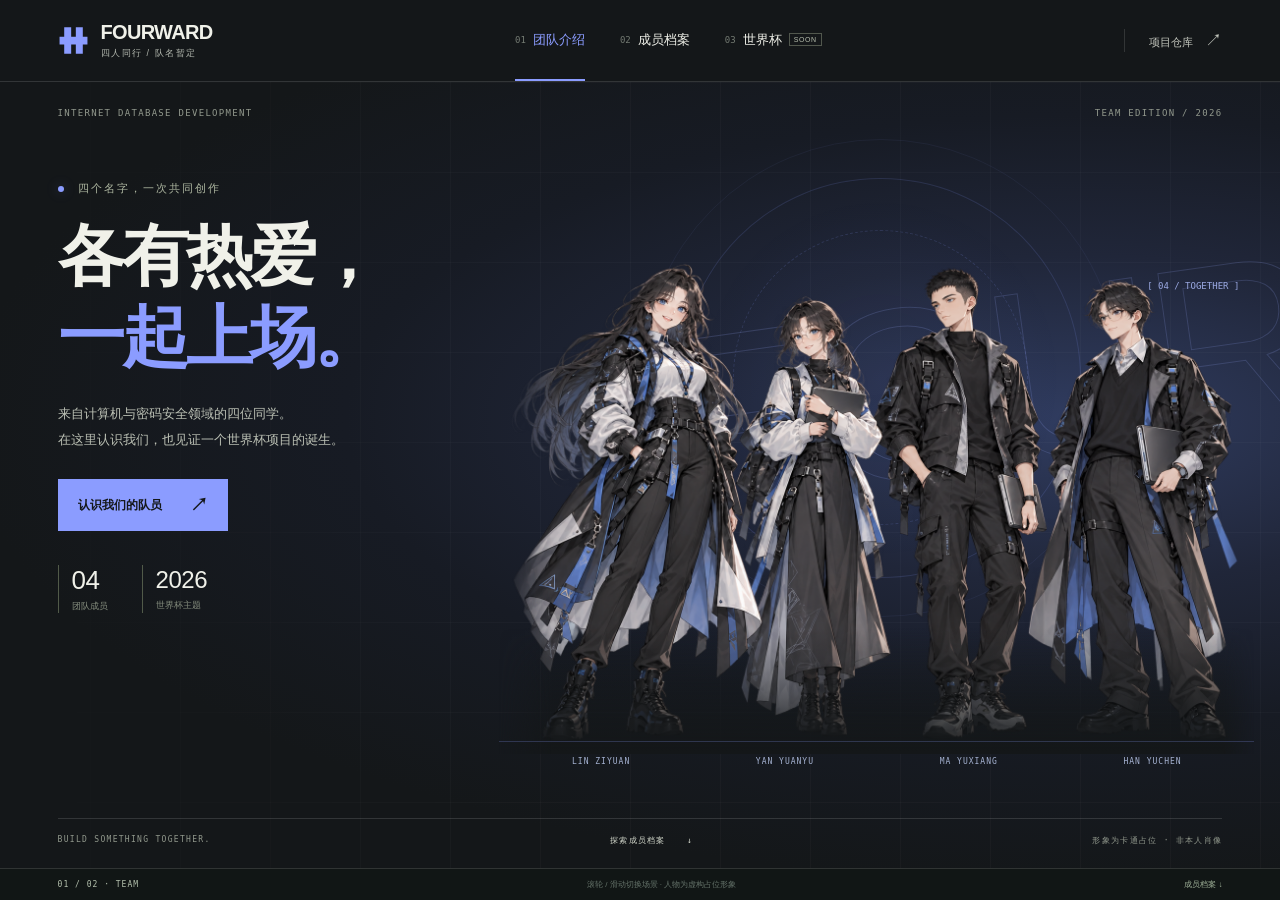
==== public/index.html @ fca81365 "团队主页前端及动效完善" ====
<!doctype html>
<html lang="zh-CN">
  <head>
    <meta charset="utf-8">
    <meta name="viewport" content="width=device-width, initial-scale=1">
    <meta name="theme-color" content="#141719">
    <meta name="description" content="林子媛、严苑毓、马禹翔、韩羽宸的团队主页交互初版。">
    <title>FOURWARD 四人同行 · 团队主页</title>
    <link rel="icon" href="data:image/svg+xml,%3Csvg xmlns='http://www.w3.org/2000/svg' viewBox='0 0 64 64'%3E%3Crect width='64' height='64' fill='%23141719'/%3E%3Cpath d='M15 12h13v40H15zm21 0h13v40H36zM8 26h48v12H8z' fill='%238b9cff'/%3E%3C/svg%3E">
    <link rel="preload" as="image" href="assets/images/members/lin-ziyuan.png">
    <link rel="stylesheet" href="assets/css/team.css?v=6">
    <script type="module" src="assets/js/app.mjs?v=4"></script>
  </head>
  <body data-scene="team">
    <a class="skip-link" href="#main">跳到主要内容</a>
    <header class="site-header">
      <a class="brand" href="#team" aria-label="FOURWARD 团队首页">
        <svg class="brand-mark" viewBox="0 0 40 40" aria-hidden="true"><path d="M8 3h9v34H8zM23 3h9v34h-9zM2 15h36v10H2z" fill="currentColor"/></svg>
        <span>FOURWARD<small>四人同行 / 队名暂定</small></span>
      </a>
      <nav class="main-nav" aria-label="主导航">
        <a class="is-active" href="#team" aria-current="location"><span>01</span>团队介绍</a>
        <a href="#members"><span>02</span>成员档案</a>
        <button type="button" data-worldcup><span>03</span>世界杯<small>SOON</small></button>
      </nav>
      <a class="repo-link" href="https://github.com/ACobayashi/WorldCup2026DB" target="_blank" rel="noopener noreferrer">项目仓库 <span aria-hidden="true">↗</span></a>
    </header>

    <main class="scene-shell" id="main" tabindex="-1">
      <section class="scene team-section" id="team" aria-labelledby="team-title">
        <div class="team-content">
          <div class="team-grid" aria-hidden="true"></div>
          <div class="team-topline"><span>INTERNET DATABASE DEVELOPMENT</span><span>TEAM EDITION / 2026</span></div>
          <div class="team-copy">
            <p class="eyebrow"><span class="live-dot"></span> 四个名字，一次共同创作</p>
            <h1 id="team-title" tabindex="-1">各有热爱，<br><span>一起上场。</span></h1>
            <p class="team-description">来自计算机与密码安全领域的四位同学。<br>在这里认识我们，也见证一个世界杯项目的诞生。</p>
            <a class="primary-button" href="#members">认识我们的队员 <span aria-hidden="true">↗</span></a>
            <div class="team-facts" aria-label="团队组成">
              <div><strong>04</strong><span>团队成员</span></div>
              <div><strong>2026</strong><span>世界杯主题</span></div>
            </div>
          </div>
          <div class="team-art" aria-label="两位女性和两位男性的卡通示意形象">
            <div class="art-word" aria-hidden="true">FOUR</div>
            <div class="art-ring" aria-hidden="true"></div>
            <div class="team-portrait">
              <img src="assets/images/team-group.png" alt="林子媛、严苑毓、马禹翔、韩羽宸并肩而立的虚构团队合照" width="1536" height="1024">
            </div>
            <div class="art-caption"><span>LIN ZIYUAN</span><span>YAN YUANYU</span><span>MA YUXIANG</span><span>HAN YUCHEN</span></div>
            <span class="art-coordinate">[ 04 / TOGETHER ]</span>
          </div>
          <div class="team-bottomline"><span>BUILD SOMETHING TOGETHER.</span><a href="#members">探索成员档案 <span aria-hidden="true">↓</span></a><span>形象为卡通占位 · 非本人肖像</span></div>
        </div>
      </section>

      <section class="scene members-section" id="members" aria-labelledby="members-title">
        <div class="member-stage" id="member-stage" data-member="lin-ziyuan">
          <div class="member-background" aria-hidden="true">
            <div class="member-face-motion" id="member-face-motion"><div class="member-face-art" id="member-face-art"><img id="member-face-image" src="assets/images/member-closeups.png" alt="" width="1086" height="1448"></div></div>
            <span id="member-watermark">NKDEV</span><div class="member-grid"></div><div class="member-shade"></div>
          </div>
          <div class="member-copy" id="member-copy">
            <div class="profile-heading"><p>FOURWARD :// <span id="member-number">01</span></p><h2 id="members-title" tabindex="-1">PROFILE <span>成员档案</span></h2></div>
            <div class="member-identity"><p class="member-english" id="member-english">LIN ZIYUAN</p><h3 id="member-name">林子媛</h3></div>
            <div class="member-school-strip"><span>SCHOOL / 学院</span><p id="member-school">密码与网络空间安全学院</p></div>
            <div class="member-details">
              <div class="member-assignment"><span class="field-label">分工 <small>暂定</small></span><strong id="member-role">团队主页 · 页面与交互</strong><p id="member-task">搭建团队展示页面，完善成员切换、视觉和交互效果。</p></div>
              <div class="member-quote"><span class="field-label">个人留言 <small>示例文案</small></span><p id="member-quote">“把想法写成代码，让协作看得见。”</p></div>
            </div>
            <div class="member-actions"><button class="dark-button" id="open-message" type="button">给她留言 <span aria-hidden="true">↗</span></button><a class="github-link" id="member-github" aria-disabled="true" tabindex="-1">GitHub 待补充 <span aria-hidden="true">↗</span></a></div>
            <p class="member-demo-note">分工与个人留言是展示草案，可后续替换。</p>
          </div>
          <div class="member-visual" id="member-visual">
            <div class="portrait-frame"><div class="portrait-art member-portrait" id="member-portrait" role="img" aria-label="林子媛的卡通示意形象"><img id="member-portrait-image" src="assets/images/members/lin-ziyuan.png" alt="" aria-hidden="true" width="887" height="1774"></div></div>
            <div class="portrait-label"><span id="portrait-label">01 / LIN ZIYUAN</span><span>ILLUSTRATED PLACEHOLDER</span></div>
          </div>
          <div class="member-controls"><span class="current-member" id="current-member">01<span>/ 04</span></span><button id="previous-member" type="button" aria-label="上一位成员">↑</button><button id="next-member" type="button" aria-label="下一位成员">↓</button></div>
          <div class="member-selector-row"><span class="selector-caption">SELECT A MEMBER <small>← → 切换</small></span><div class="member-selector" id="member-selector" role="group" aria-label="选择团队成员"></div></div>
          <div class="message-preview"><span>LOCAL MESSAGE</span><p id="message-preview-text">还没有给林子媛的留言，来打个招呼吧。</p><button id="view-messages" type="button">留言板 <span aria-hidden="true">↗</span></button></div>
        </div>
      </section>
    </main>

    <footer class="site-footer"><span id="scene-counter">01 / 02 · TEAM</span><span>滚轮 / 滑动切换场景 · 人物为虚构占位形象</span><a id="scene-next" href="#members">成员档案 ↓</a></footer>
    <p class="visually-hidden" id="member-status" role="status" aria-live="polite"></p>
    <div class="toast" id="toast" role="status" aria-live="polite"></div>

    <dialog class="message-dialog" id="message-dialog" aria-labelledby="message-dialog-title">
      <div class="dialog-topline"><span>LEAVE A MESSAGE</span><button type="button" class="dialog-close" data-close-dialog aria-label="关闭留言窗口">×</button></div>
      <h2 id="message-dialog-title">给林子媛留言</h2>
      <p class="dialog-notice">本地演示：留言只保存在当前浏览器，不会发送给本人。</p>
      <form id="message-form"><label for="message-member">留言给谁</label><select id="message-member" name="member" required></select><label for="message-author">你的称呼 <span>可不填</span></label><input id="message-author" name="author" autocomplete="off" maxlength="24" placeholder="例如：一位同学"><label for="message-content">想对 TA 说的话</label><textarea id="message-content" name="message" rows="3" maxlength="280" required placeholder="留下一句问候，或者聊聊你的想法。"></textarea><div class="form-bottom"><span id="message-length">0 / 280</span><button class="dark-button" type="submit">保存留言 <span aria-hidden="true">↗</span></button></div><p id="message-error" class="message-error" role="alert"></p></form>
      <div class="saved-messages"><div class="saved-messages-heading"><h3>给 TA 的留言</h3><span id="message-count">0 条</span></div><div id="message-list"></div></div>
    </dialog>

    <dialog class="worldcup-dialog" id="worldcup-dialog" aria-labelledby="worldcup-dialog-title"><div class="dialog-topline"><span>NEXT PROJECT</span><button type="button" class="dialog-close" data-close-dialog aria-label="关闭世界杯提示">×</button></div><span class="worldcup-dialog-year" aria-hidden="true">2026</span><h2 id="worldcup-dialog-title">世界杯项目，准备中。</h2><p>本轮先完成团队介绍与成员展示。<br>赛事功能会在后续阶段加入。</p><button class="dark-button" type="button" data-close-dialog>先认识我们的团队 <span aria-hidden="true">↗</span></button></dialog>
    <noscript><p class="noscript-note">请启用 JavaScript 体验成员切换和本地留言。团队信息仍可阅读。</p></noscript>
  </body>
</html>
---- public/assets/css/team.css ----
:root {
  --ink: #141719;
  --paper: #f0f1e9;
  --lime: #8b9cff;
  --line: rgba(255, 255, 255, .13);
  --header-height: 82px;
  --footer-height: 32px;
  --font: "PingFang SC", "Microsoft YaHei", "Noto Sans CJK SC", sans-serif;
  color-scheme: dark;
  font-family: var(--font);
  background: var(--ink);
  color: var(--paper);
}

* { box-sizing: border-box; }
body { margin: 0; }
body.is-ready { height: 100svh; overflow: hidden; }
button, input, textarea, select { font: inherit; }
button, a { -webkit-tap-highlight-color: transparent; }
button { cursor: pointer; color: inherit; }
a { color: inherit; text-decoration: none; }
img { display: block; max-width: 100%; }
[hidden] { display: none !important; }
button:focus-visible, a:focus-visible, input:focus-visible, textarea:focus-visible, select:focus-visible { outline: 2px solid #73cde8; outline-offset: 4px; }
::selection { background: var(--lime); color: var(--ink); }
.visually-hidden { position: absolute; top: 0; left: 0; margin: 0; width: 1px; height: 1px; overflow: hidden; clip-path: inset(50%); white-space: nowrap; }
.skip-link { position: fixed; top: -70px; left: 20px; padding: 12px; background: var(--lime); color: var(--ink); z-index: 100; }
.skip-link:focus { top: 10px; }
.site-header { height: var(--header-height); padding: 0 4.5%; display: flex; align-items: center; justify-content: space-between; gap: 24px; position: relative; z-index: 20; background: #141719; border-bottom: 1px solid var(--line); }
.brand { display: flex; align-items: center; gap: 12px; font-size: 20px; font-weight: 800; letter-spacing: -.7px; }
.brand-mark { width: 31px; height: 31px; color: var(--lime); }
.brand small { display: block; font-size: 9px; font-weight: 400; letter-spacing: 1.5px; color: #b1b6ad; margin-top: 3px; }
.main-nav { display: flex; align-items: center; gap: 35px; height: 100%; }
.main-nav a, .main-nav button { display: inline-flex; align-items: center; height: 100%; gap: 7px; background: none; border: 0; border-bottom: 2px solid transparent; padding: 0; font-size: 13px; white-space: nowrap; }
.main-nav a > span, .main-nav button > span { font-size: 9px; color: #747b73; font-family: monospace; }
.main-nav .is-active { border-bottom-color: var(--lime); color: var(--lime); }
.main-nav small { padding: 2px 4px; color: #b9c0b0; border: 1px solid #51574d; font-size: 7px; letter-spacing: .6px; }
.repo-link { border-left: 1px solid var(--line); padding-left: 24px; font-size: 11px; color: #c5c8bf; }
.repo-link span { font-size: 17px; margin-left: 9px; }
.scene-shell { position: relative; outline: none; }
.is-ready .scene-shell { height: calc(100svh - var(--header-height) - var(--footer-height)); overflow: hidden; isolation: isolate; }
.scene { position: relative; min-height: 650px; }
.is-ready .scene { position: absolute; inset: 0; min-height: 0; overflow-x: hidden; overflow-y: auto; overscroll-behavior: contain; }
.scene.is-entering { z-index: 2; }

.team-section { background: radial-gradient(ellipse at 84% 43%, #303c60 0, #202639 26%, #171b24 48%, #141719 73%); }
.team-content { position: relative; height: 100%; min-height: 560px; padding: 26px 4.5% 62px; isolation: isolate; }
.team-grid { position: absolute; inset: 0; z-index: -1; opacity: .65; background-image: linear-gradient(#ffffff0a 1px, transparent 1px), linear-gradient(90deg, #ffffff0a 1px, transparent 1px); background-size: 90px 90px; mask-image: linear-gradient(to right, transparent, #000 40%); }
.team-topline, .team-bottomline { display: flex; justify-content: space-between; gap: 16px; font: 9px monospace; letter-spacing: 1.3px; color: #92998d; }
.team-topline { position: relative; z-index: 3; }
.team-copy { position: relative; z-index: 3; width: 47%; margin-top: clamp(28px, 7vh, 80px); }
.eyebrow { font-size: 11px; letter-spacing: 2px; margin: 0 0 20px; color: #aeb7a1; }
.live-dot { display: inline-block; width: 6px; height: 6px; background: var(--lime); border-radius: 50%; margin-right: 9px; box-shadow: 0 0 13px #8194ff55; }
h1 { font-size: clamp(44px, 5.2vw, 78px); line-height: 1.22; letter-spacing: -3px; margin: 0; font-weight: 650; outline: none; }
h1 span { color: var(--lime); }
.team-description { font-size: 13px; line-height: 2; color: #bbc0b4; margin: 23px 0 26px; }
.primary-button, .dark-button { display: inline-flex; align-items: center; justify-content: space-between; gap: 28px; border: 0; padding: 14px 20px; font-size: 12px; font-weight: 600; background: var(--lime); color: var(--ink); min-height: 44px; }
.primary-button { transition: background .2s, translate .2s; }
.primary-button:hover { background: #acbaff; translate: 0 -2px; }
.primary-button span, .dark-button span { font-size: 18px; }
.team-facts { display: flex; gap: 34px; margin-top: 34px; }
.team-facts div { border-left: 1px solid #515a49; padding-left: 13px; }
.team-facts strong { display: block; font-family: "Arial Narrow", Arial, sans-serif; font-weight: 400; font-size: 26px; letter-spacing: -.5px; }
.team-facts div:last-child strong { font-size: 24px; line-height: 30px; }
.team-facts span { display: block; color: #858d7e; margin-top: 4px; font-size: 9px; }
.team-art { position: absolute; right: 2%; top: 24%; bottom: 80px; width: 59%; z-index: 2; pointer-events: none; }
.art-word { position: absolute; right: -8%; top: -2%; font-family: Impact, "Arial Narrow", sans-serif; font-size: clamp(170px, 19vw, 330px); line-height: 1; letter-spacing: -12px; color: transparent; -webkit-text-stroke: 1px #9baaff2e; transform: rotate(-8deg); user-select: none; }
.art-ring { position: absolute; width: 53%; aspect-ratio: 1; border-radius: 50%; border: 1px solid #899cff26; right: 23%; top: -18%; background: radial-gradient(ellipse, #899cff0c, transparent 65%); }
.art-ring::before, .art-ring::after { content: ""; position: absolute; inset: 13%; border: 1px dashed #899cff29; border-radius: 50%; }
.art-ring::after { inset: -10%; border-style: solid; border-color: #899cff10; }
.team-portrait { position: absolute; width: 100%; bottom: 34px; transform: translate(var(--pointer-x, 0px), var(--pointer-y, 0px)); transition: transform .15s ease-out; mask-image: linear-gradient(90deg, transparent, #000 7%, #000 96%, transparent); }
.team-portrait img { width: 100%; height: auto; }
.team-portrait::after { content: ""; position: absolute; inset: 75% 0 -1px; background: linear-gradient(transparent, #141719 97%); }
.art-caption { display: grid; grid-template-columns: repeat(4, 1fr); position: absolute; bottom: 22px; left: 0; right: 0; padding: 15px 10px 0; border-top: 1px solid #899cff3b; font: 8px monospace; letter-spacing: 1px; text-align: center; color: #a5b2d1; }
.art-coordinate { position: absolute; right: 2%; top: 2%; font: 9px monospace; color: #9ba9e2; }
.team-bottomline { position: absolute; left: 4.5%; right: 4.5%; bottom: 22px; border-top: 1px solid var(--line); padding-top: 16px; font-size: 8px; }
.team-bottomline a { color: #d5dacd; }
.team-bottomline a span { margin-left: 15px; }

.members-section { background: #101314; }
.member-stage { --member-accent: #83b7f3; --portrait-focus: 62%; position: relative; height: 100%; min-height: 660px; overflow: clip; isolation: isolate; }
.member-background { position: absolute; inset: 0; z-index: -1; overflow: hidden; pointer-events: none; background: radial-gradient(ellipse at 60% 12%, #3b4041, #1b2021 65%, #101314); }
.member-face-motion { position: absolute; inset: 0 -4% 46%; overflow: hidden; container-type: size; border-bottom: 1px solid #b4c0e233; background: radial-gradient(ellipse at 60% 40%, #343d52, #171d29); }
.portrait-art { position: relative; aspect-ratio: 1 / 2; }
.portrait-art img { width: 100%; height: 100%; object-fit: contain; }
/* Each of the four atlas rows is 1086 x 362; crop the viewport, not the face. */
.member-face-art { position: absolute; width: max(100%, var(--face-min-width, 1100px), 300cqh); aspect-ratio: 3 / 1; left: 50%; top: 50%; translate: -50% -50%; overflow: hidden; filter: grayscale(.9) contrast(1.08); opacity: .48; }
.member-face-art img { position: absolute; top: var(--face-offset, 0%); width: 100%; height: auto; max-width: none; }
#member-watermark { position: absolute; inset: 54% 0 0; display: flex; align-items: center; justify-content: center; overflow: hidden; border-top: 1px solid #aab9df26; background: #090d17cc; font: 900 clamp(140px, 25vw, 460px)/1 Impact, "Arial Narrow", sans-serif; color: #afbbe32e; letter-spacing: -.06em; user-select: none; }
.member-grid { position: absolute; inset: 0; background-image: linear-gradient(#ffffff08 1px, transparent 1px), linear-gradient(90deg, #ffffff08 1px, transparent 1px); background-size: 90px 90px; }
.member-shade { position: absolute; inset: 0; background: linear-gradient(90deg, #101314e6, #10131445 48%, #10131400 75%), linear-gradient(0deg, #101314 0, transparent 28%); }
.member-copy { position: relative; z-index: 4; width: 340px; margin-left: 7.5%; padding-top: clamp(26px, 5vh, 52px); }
.profile-heading p { margin: 0 0 5px; font: 700 9px/1.2 "Arial Narrow", Arial, sans-serif; letter-spacing: 1px; }
.profile-heading p span { color: #718080; margin-left: 9px; font: 9px monospace; }
.profile-heading h2 { margin: 0; font: 700 23px/1.1 "Arial Narrow", Arial, sans-serif; letter-spacing: -.8px; outline: none; }
.profile-heading h2 span { font: 9px var(--font); letter-spacing: 1.4px; color: #808d8b; margin-left: 10px; }
.member-identity { margin-top: 14px; }
.member-english { font: 700 12px/1.2 Arial, sans-serif; margin: 0 0 2px; letter-spacing: .4px; }
.member-copy h3 { margin: 0; font-size: 58px; font-weight: 700; line-height: 1.17; letter-spacing: -3px; }
.member-school-strip { display: flex; flex-wrap: wrap; gap: 4px 10px; align-items: center; margin-top: 12px; padding: 8px 10px; border-left: 3px solid var(--member-accent); background: #06090bbd; }
.member-school-strip > span { font: 700 8px/1.4 Arial, sans-serif; color: var(--member-accent); }
.member-school-strip p { margin: 0; font-size: 10px; line-height: 1.5; color: #d8dddd; }
.member-details { margin-top: 12px; padding: 12px 16px; background: #050809db; border-top: 1px solid #ffffff0b; }
.field-label { display: block; color: #85908f; font-size: 8px; line-height: 1.4; letter-spacing: .7px; }
.field-label small { font-size: 7px; margin-left: 6px; color: #596665; }
.member-assignment strong { display: block; font-size: 12px; line-height: 1.5; margin: 4px 0; font-weight: 550; color: #e1e7e5; }
.member-assignment p { margin: 0; font-size: 10px; line-height: 1.65; color: #97a2a0; }
.member-quote { margin-top: 12px; padding-top: 9px; border-top: 1px solid #ffffff13; }
.member-quote p { margin: 4px 0 0; font-size: 11px; line-height: 1.6; color: #b7c4bf; }
.member-actions { display: flex; align-items: center; gap: 19px; margin-top: 13px; }
.member-actions .dark-button { min-height: 35px; padding: 8px 12px; font-size: 10px; gap: 24px; background: #e4e9e4; }
.member-actions .dark-button:hover { background: var(--member-accent); }
.member-actions .dark-button span { font-size: 15px; }
.github-link { font-size: 9px; color: #b1bcb5; }
.github-link span { margin-left: 6px; }
.github-link[aria-disabled="true"] { color: #667370; cursor: default; }
.member-demo-note { margin: 8px 0 0; font-size: 8px; line-height: 1.5; color: #5f6c68; }
.member-visual { position: absolute; inset: 0 10% 0 40%; z-index: 2; pointer-events: none; }
.portrait-frame { position: absolute; inset: clamp(32px, 6vh, 64px) 0 0; overflow: hidden; }
.member-portrait { position: absolute; height: 128%; width: auto; top: 0; left: 50%; translate: -50% 0; filter: drop-shadow(0 12px 22px #0007); }
.portrait-label { position: absolute; right: 0; bottom: 56px; display: flex; flex-direction: column; gap: 5px; font: 7px monospace; letter-spacing: 1px; color: #92a39e; }
.portrait-label span:last-child { font-size: 6px; color: #5c6c66; }
.member-controls { position: absolute; top: 35%; right: 4.5%; z-index: 4; display: flex; flex-direction: column; gap: 11px; }
.current-member { font: italic 600 53px/.9 "Arial Narrow", Arial, sans-serif; color: var(--member-accent); letter-spacing: -3px; margin-bottom: 8px; }
.current-member span { font: 9px monospace; display: block; color: #81928b; text-align: right; letter-spacing: 1px; margin-top: 6px; }
.member-controls button { width: 30px; height: 30px; border: 1px solid #5d7169; background: #1017146b; color: #c1d0c7; font-size: 16px; align-self: flex-end; }
.member-controls button:hover { border-color: var(--member-accent); color: var(--member-accent); }
.member-selector-row { position: absolute; z-index: 5; left: 7.5%; bottom: 56px; width: 480px; }
.selector-caption { display: flex; justify-content: space-between; font: 7px monospace; letter-spacing: 1.2px; color: #6d7e78; margin-bottom: 8px; }
.selector-caption small { font: 8px var(--font); letter-spacing: 0; }
.member-selector { display: grid; grid-template-columns: repeat(4, 1fr); gap: 10px; }
.member-card { display: flex; position: relative; align-items: flex-end; overflow: hidden; height: 132px; background: #30383d; border: 1px solid #65716b; padding: 0; text-align: left; transition: border-color .2s, background .2s; }
.member-card::after { content: ""; position: absolute; inset: auto 0 0; height: 55%; background: linear-gradient(transparent, #030605ee); }
.member-card[aria-pressed="true"] { border: 2px solid var(--card-accent); background: #4d6071; }
.member-card[aria-pressed="true"]::before { content: ""; position: absolute; top: 0; right: 0; border-top: 10px solid var(--card-accent); border-left: 10px solid transparent; z-index: 3; }
.member-card:hover { border-color: var(--card-accent); background: #576059; }
.card-portrait { position: absolute; width: calc(100% + 76px); height: auto; top: -2px; left: 50%; translate: calc(-1 * var(--portrait-focus)) 0; }
.member-card-info { display: flex; align-items: baseline; gap: 6px; position: relative; z-index: 2; padding: 0 9px 10px; color: #fff; }
.member-card-info small { font: 7px monospace; color: #91a498; }
.member-card-info strong { font-size: 12px; font-weight: 550; white-space: nowrap; }
.message-preview { position: absolute; z-index: 5; bottom: 0; left: 7.5%; right: 4.5%; height: 37px; display: flex; align-items: center; gap: 17px; border-top: 1px solid #ffffff1f; font-size: 9px; }
.message-preview > span { color: #7a8a81; font: 7px monospace; letter-spacing: 1px; flex-shrink: 0; }
.message-preview p { color: #6a7b72; margin: 0; flex: 1; overflow: hidden; text-overflow: ellipsis; white-space: nowrap; }
.message-preview button { background: none; border: 0; color: #9cab9f; padding: 8px 0; font-size: 9px; white-space: nowrap; }
.message-preview button span { margin-left: 10px; }
.site-footer { height: var(--footer-height); padding: 0 4.5%; display: flex; align-items: center; justify-content: space-between; gap: 18px; position: relative; z-index: 10; border-top: 1px solid var(--line); font-size: 8px; color: #65736a; background: #111615; }
.site-footer > span:first-child { color: #b5c2ae; font: 8px monospace; letter-spacing: 1px; }
.site-footer a { color: #a0b299; }
.toast { position: fixed; left: 50%; bottom: 42px; translate: -50% 15px; opacity: 0; padding: 13px 20px; background: var(--lime); color: var(--ink); font-size: 12px; z-index: 100; pointer-events: none; transition: opacity .2s, translate .2s; max-width: calc(100% - 32px); box-shadow: 0 5px 25px #0002; }
.toast.is-visible { opacity: 1; translate: -50% 0; }

dialog { color-scheme: light; color: var(--ink); background: var(--paper); border: 0; padding: 28px; width: min(520px, calc(100% - 32px)); max-height: calc(100svh - 48px); overflow-y: auto; box-shadow: 0 24px 100px #0004; }
dialog::backdrop { background: #0e1613bb; backdrop-filter: blur(5px); }
.dialog-topline { display: flex; justify-content: space-between; align-items: center; gap: 12px; color: #6c7d56; font: 9px monospace; letter-spacing: 1px; }
.dialog-close { background: none; border: 1px solid #aab797; color: #596c40; width: 30px; height: 30px; font-size: 22px; line-height: 1; }
dialog h2 { font-size: 27px; margin: 17px 0 10px; font-weight: 600; letter-spacing: -1px; }
.dialog-notice { font-size: 11px; color: #7a826e; line-height: 1.8; margin: 0 0 20px; padding-bottom: 15px; border-bottom: 1px solid #c9d0bd; }
.message-dialog label { display: block; font-size: 11px; color: #59664a; margin: 15px 0 8px; }
.message-dialog label span { color: #909985; margin-left: 5px; font-size: 9px; }
.message-dialog input, .message-dialog textarea, .message-dialog select { display: block; width: 100%; border: 1px solid #c3cdb5; background: #f9faf5; color: #263319; padding: 11px 12px; font-size: 12px; border-radius: 0; }
.message-dialog textarea { resize: vertical; min-height: 90px; }
.message-dialog input::placeholder, .message-dialog textarea::placeholder { color: #a0a992; }
.form-bottom { display: flex; align-items: center; justify-content: space-between; margin-top: 13px; gap: 12px; }
.form-bottom > span { color: #909b80; font: 10px monospace; }
.message-error { font-size: 11px; line-height: 1.5; color: #a34036; margin: 10px 0 0; }
.message-error:empty { display: none; }
.saved-messages { border-top: 1px solid #c7cfb9; margin-top: 24px; padding-top: 16px; }
.saved-messages-heading { display: flex; align-items: center; justify-content: space-between; }
.saved-messages h3 { font-size: 12px; margin: 0; font-weight: 500; color: #61734c; }
.saved-messages-heading > span { color: #89967a; font-size: 10px; }
.empty-messages { padding: 20px 0 9px; margin: 0; color: #8f9b7e; font-size: 11px; line-height: 1.8; }
.saved-message { padding: 16px 0; border-bottom: 1px solid #d0d8c5; }
.saved-message:last-child { border-bottom: 0; }
.saved-message > div { display: flex; align-items: center; justify-content: space-between; gap: 15px; }
.saved-message strong { font-size: 11px; color: #465735; font-weight: 500; }
.saved-message time { font-size: 9px; color: #909c81; }
.saved-message p { margin: 8px 0 0; font-size: 12px; color: #5b6d49; line-height: 1.8; white-space: pre-wrap; overflow-wrap: anywhere; }
.worldcup-dialog-year { display: block; font-family: Impact, "Arial Narrow", sans-serif; font-size: 99px; line-height: 1; margin-top: 27px; color: #73894d; letter-spacing: -4px; }
.worldcup-dialog h2 { font-size: 25px; margin-top: 13px; }
.worldcup-dialog p { font-size: 12px; color: #829170; line-height: 1.9; margin-bottom: 24px; }
.noscript-note { padding: 20px; text-align: center; background: #46532c; font-size: 12px; }

@media (min-width: 1600px) {
  .member-copy { width: 380px; }
  .member-selector-row { width: 520px; }
  .member-stage { min-height: 740px; }
  .member-copy h3 { font-size: 72px; }
  .member-details { padding: 18px 20px; }
  .member-assignment p { font-size: 12px; }
  .member-quote p { font-size: 13px; }
  .member-card { height: 144px; }
}

@media (max-width: 1000px) {
  .site-header { padding: 0 25px; }
  .main-nav { gap: 20px; }
  .repo-link { padding-left: 15px; }
  .team-copy { width: 51%; }
  h1 { font-size: 51px; }
  .team-description { font-size: 11px; }
  .team-art { right: 0; width: 56%; top: 29%; bottom: 100px; }
  .art-caption { font-size: 6px; }
  .team-facts { gap: 22px; }
  .member-copy { margin-left: 0; left: 5%; width: 305px; }
  .member-selector-row { left: 5%; width: 440px; }
  .member-copy h3 { font-size: 55px; }
  .member-visual { right: 5%; left: 38%; }
  .member-controls { right: 3%; }
  .member-card-info small { display: none; }
}

@media (max-width: 900px) {
  :root { --header-height: 70px; }
  .brand { font-size: 17px; gap: 9px; }
  .brand-mark { width: 26px; height: 26px; }
  .brand small { font-size: 7px; letter-spacing: .8px; }
  .repo-link { display: none; }
  .main-nav a, .main-nav button { font-size: 11px; }
  .team-copy { width: 55%; margin-top: 6vh; }
  h1 { font-size: clamp(39px, 6vw, 51px); }
  .team-facts { gap: 20px; }
  .team-art { top: 42%; width: 60%; }
  .team-bottomline > span:first-child { display: none; }
  .member-copy { width: 270px; }
  .member-selector-row { width: 420px; }
  .member-stage { min-height: 690px; }
  .member-copy { padding-top: 34px; }
  .member-identity { margin-top: 17px; }
  .member-copy h3 { font-size: 49px; }
  .member-details { padding: 12px 13px; }
  .member-school-strip { gap: 4px; }
  .member-school-strip > span { width: 100%; font-size: 7px; }
  .member-visual { left: 40%; right: -2%; }
  .member-controls { top: 34px; right: 4%; }
  .current-member { font-size: 38px; }
  .portrait-label { right: 12%; font-size: 6px; }
  .member-card { height: 128px; }
}

@media (max-width: 540px) {
  :root { --header-height: 66px; --footer-height: 28px; }
  .site-header { padding: 0 17px; gap: 12px; }
  .brand { font-size: 14px; gap: 7px; letter-spacing: -.2px; }
  .brand-mark { width: 22px; height: 22px; }
  .brand small { font-size: 6px; letter-spacing: .5px; }
  .main-nav { gap: 15px; }
  .main-nav a, .main-nav button { font-size: 10px; gap: 0; }
  .main-nav a > span, .main-nav button > span, .main-nav small { display: none; }
  .team-content { padding: 24px 24px 60px; min-height: 760px; }
  .team-topline { font-size: 7px; letter-spacing: .7px; }
  .team-topline > span:last-child { display: none; }
  .team-copy { margin-top: 32px; width: 100%; }
  .eyebrow { font-size: 9px; margin-bottom: 15px; letter-spacing: 1px; }
  h1 { font-size: clamp(43px, 12vw, 62px); letter-spacing: -2px; }
  .team-description { line-height: 1.9; margin: 17px 0 20px; }
  .primary-button { padding: 12px 15px; min-height: 42px; font-size: 11px; }
  .team-facts { margin-top: 25px; gap: 28px; }
  .team-facts strong { font-size: 22px; }
  .team-facts div:last-child strong { font-size: 21px; line-height: 26px; }
  .team-facts span { font-size: 8px; }
  .team-art { width: calc(100% - 16px); right: 8px; top: auto; bottom: 67px; height: calc((100vw - 16px) / 2 + 45px); }
  .art-word { font-size: 150px; top: 0; right: 2%; letter-spacing: -7px; }
  .art-ring { top: -14%; right: 22%; }
  .team-portrait { bottom: 25px; }
  .art-caption { bottom: 12px; font-size: 6px; padding-top: 10px; }
  .art-coordinate { display: none; }
  .team-bottomline { left: 24px; right: 24px; bottom: 18px; padding-top: 12px; font-size: 6px; }
  .member-copy { left: 24px; width: 225px; padding-top: 28px; }
  .profile-heading h2 { font-size: 21px; }
  .profile-heading h2 span { font-size: 8px; }
  .member-english { font-size: 10px; }
  .member-copy h3 { font-size: 45px; }
  .member-school-strip { margin-top: 11px; max-width: 196px; padding: 6px 8px; }
  .member-school-strip p { font-size: 9px; }
  .member-details { margin-top: 13px; padding: 12px; background: #050809e8; }
  .member-assignment strong { font-size: 11px; }
  .member-assignment p { font-size: 9px; }
  .member-quote p { font-size: 10px; }
  .member-actions { gap: 12px; }
  .member-actions .dark-button { font-size: 9px; gap: 13px; }
  .github-link { font-size: 8px; }
  .member-demo-note { font-size: 7px; }
  .member-visual { left: 8%; right: 0; }
  .member-face-art { --face-min-width: 1050px; opacity: .4; }
  #member-watermark { font-size: 140px; letter-spacing: -5px; }
  .member-shade { background: linear-gradient(90deg, #101314bf, #10131420 70%), linear-gradient(0deg, #101314, transparent 40%); }
  .member-controls { right: 21px; top: 28px; gap: 8px; }
  .current-member { font-size: 29px; margin-bottom: 4px; }
  .current-member span { font-size: 7px; }
  .member-controls button { width: 27px; height: 27px; font-size: 13px; }
  .portrait-label { display: none; }
  .member-selector-row { left: 24px; width: calc(100% - 48px); bottom: 53px; }
  .member-stage { min-height: 660px; }
  .member-selector { gap: 8px; }
  .member-card { height: 116px; }
  .member-card-info { padding: 0 6px 9px; }
  .member-card-info strong { font-size: 11px; }
  .message-preview { left: 24px; right: 24px; gap: 10px; }
  .message-preview > span { display: none; }
  .message-preview p { font-size: 8px; }
  .site-footer { padding: 0 24px; font-size: 7px; }
  .site-footer > span:nth-child(2) { display: none; }
  dialog { padding: 23px; }
  .toast { bottom: 38px; width: max-content; font-size: 10px; text-align: center; }
}

@media (max-height: 650px) {
  .member-copy { padding-top: 24px; }
  .member-identity { margin-top: 14px; }
  .member-copy h3 { font-size: 49px; }
  .team-copy { margin-top: 30px; }
}

@media (max-width: 540px) and (max-height: 750px) {
  .team-content { min-height: 760px; }
}

@media (prefers-reduced-motion: reduce) {
  *, *::before, *::after { animation-duration: .01ms !important; animation-iteration-count: 1 !important; transition-duration: .01ms !important; }
  .team-portrait { transform: none; }
}
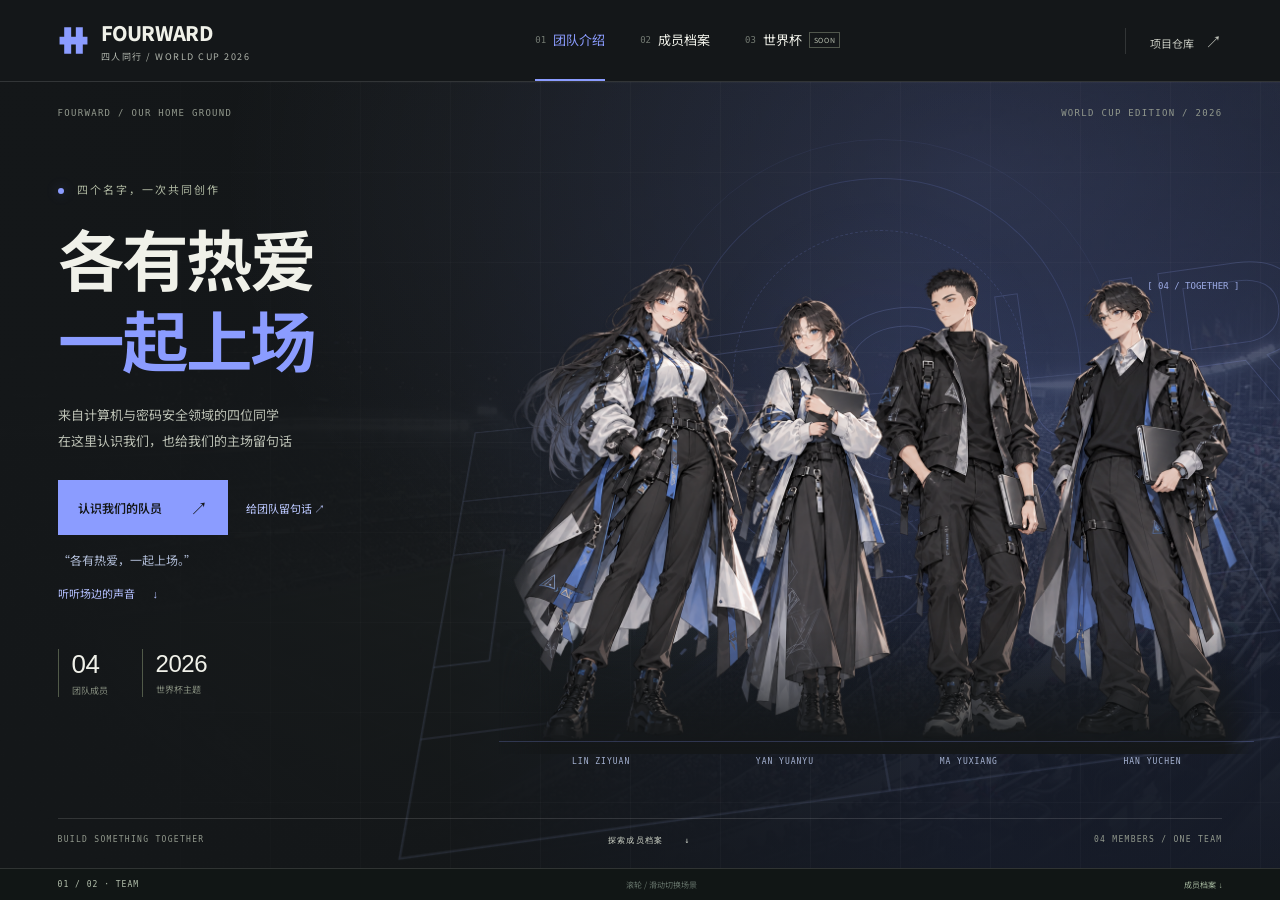
==== commit 82cd8a27: "Implement team guestbook and refine World Cup homepage" ====
--- a/public/index.html
+++ b/public/index.html
@@ -4,19 +4,20 @@
     <meta charset="utf-8">
     <meta name="viewport" content="width=device-width, initial-scale=1">
     <meta name="theme-color" content="#141719">
-    <meta name="description" content="林子媛、严苑毓、马禹翔、韩羽宸的团队主页交互初版。">
+    <meta name="guestbook-mode" content="demo">
+    <meta name="description" content="FOURWARD 四人同行，认识林子媛、严苑毓、马禹翔、韩羽宸，也给我们的团队留句话">
     <title>FOURWARD 四人同行 · 团队主页</title>
     <link rel="icon" href="data:image/svg+xml,%3Csvg xmlns='http://www.w3.org/2000/svg' viewBox='0 0 64 64'%3E%3Crect width='64' height='64' fill='%23141719'/%3E%3Cpath d='M15 12h13v40H15zm21 0h13v40H36zM8 26h48v12H8z' fill='%238b9cff'/%3E%3C/svg%3E">
     <link rel="preload" as="image" href="assets/images/members/lin-ziyuan.png">
-    <link rel="stylesheet" href="assets/css/team.css?v=6">
-    <script type="module" src="assets/js/app.mjs?v=4"></script>
+    <link rel="stylesheet" href="assets/css/team.css?v=8">
+    <script type="module" src="assets/js/app.mjs?v=7"></script>
   </head>
   <body data-scene="team">
     <a class="skip-link" href="#main">跳到主要内容</a>
     <header class="site-header">
       <a class="brand" href="#team" aria-label="FOURWARD 团队首页">
         <svg class="brand-mark" viewBox="0 0 40 40" aria-hidden="true"><path d="M8 3h9v34H8zM23 3h9v34h-9zM2 15h36v10H2z" fill="currentColor"/></svg>
-        <span>FOURWARD<small>四人同行 / 队名暂定</small></span>
+        <span>FOURWARD<small>四人同行 / WORLD CUP 2026</small></span>
       </a>
       <nav class="main-nav" aria-label="主导航">
         <a class="is-active" href="#team" aria-current="location"><span>01</span>团队介绍</a>
@@ -29,13 +30,18 @@
     <main class="scene-shell" id="main" tabindex="-1">
       <section class="scene team-section" id="team" aria-labelledby="team-title">
         <div class="team-content">
+          <div class="team-stadium" aria-hidden="true"><img src="assets/images/worldcup/stadium-night.jpg" alt="" width="1738" height="600"><div class="team-stadium-shade"></div><div class="team-stadium-light"></div></div>
+          <div class="team-pitch" aria-hidden="true"><svg viewBox="0 0 600 370" fill="none"><rect x="15" y="15" width="570" height="340"/><path d="M300 15v340M15 88h90v194H15M585 88h-90v194h90M15 139h36v92H15M585 139h-36v92h36"/><circle cx="300" cy="185" r="57"/><path class="team-ball-path" d="M135 300Q245 130 350 212T520 73"/></svg><img src="assets/images/worldcup/football.svg" alt=""></div>
           <div class="team-grid" aria-hidden="true"></div>
-          <div class="team-topline"><span>INTERNET DATABASE DEVELOPMENT</span><span>TEAM EDITION / 2026</span></div>
+          <div class="team-topline"><span>FOURWARD / OUR HOME GROUND</span><span>WORLD CUP EDITION / 2026</span></div>
           <div class="team-copy">
             <p class="eyebrow"><span class="live-dot"></span> 四个名字，一次共同创作</p>
-            <h1 id="team-title" tabindex="-1">各有热爱，<br><span>一起上场。</span></h1>
-            <p class="team-description">来自计算机与密码安全领域的四位同学。<br>在这里认识我们，也见证一个世界杯项目的诞生。</p>
+            <h1 id="team-title" tabindex="-1">各有热爱<br><span>一起上场</span></h1>
+            <p class="team-description">来自计算机与密码安全领域的四位同学<br>在这里认识我们，也给我们的主场留句话</p>
             <a class="primary-button" href="#members">认识我们的队员 <span aria-hidden="true">↗</span></a>
+            <button class="team-message-button" id="open-team-message" type="button">给团队留句话 ↗</button>
+            <p class="team-motto" id="team-motto">“各有热爱，一起上场。”</p>
+            <button class="stands-jump" id="view-team-stands" type="button">听听场边的声音 <span aria-hidden="true">↓</span></button>
             <div class="team-facts" aria-label="团队组成">
               <div><strong>04</strong><span>团队成员</span></div>
               <div><strong>2026</strong><span>世界杯主题</span></div>
@@ -50,8 +56,15 @@
             <div class="art-caption"><span>LIN ZIYUAN</span><span>YAN YUANYU</span><span>MA YUXIANG</span><span>HAN YUCHEN</span></div>
             <span class="art-coordinate">[ 04 / TOGETHER ]</span>
           </div>
-          <div class="team-bottomline"><span>BUILD SOMETHING TOGETHER.</span><a href="#members">探索成员档案 <span aria-hidden="true">↓</span></a><span>形象为卡通占位 · 非本人肖像</span></div>
+          <div class="team-bottomline"><span>BUILD SOMETHING TOGETHER</span><a href="#members">探索成员档案 <span aria-hidden="true">↓</span></a><span>04 MEMBERS / ONE TEAM</span></div>
         </div>
+        <section class="team-stands" id="team-stands" aria-labelledby="team-stands-title">
+          <div class="stands-heading"><div><p>FROM THE STANDS</p><h2 id="team-stands-title">场边留言</h2></div><button class="team-message-button" id="open-team-stands" type="button">全部留言 / 留句话 <span aria-hidden="true">↗</span></button></div>
+          <p class="stands-caption" id="team-stands-caption">那些来到我们主场的声音</p>
+          <div class="stands-list" id="team-stands-list" aria-busy="true"><p class="stands-empty" role="status">正在读取留言…</p></div>
+          <button class="stands-retry" id="refresh-team-stands" type="button" hidden>重新读取留言 ↻</button>
+          <p class="homepage-credits">人物为插画形象 · 球场摄影 <a href="https://commons.wikimedia.org/wiki/File:Campnou_3.jpg" target="_blank" rel="noopener noreferrer">Pure-football</a> / <a href="https://creativecommons.org/licenses/by-sa/3.0/" target="_blank" rel="noopener noreferrer">CC BY-SA 3.0</a></p>
+        </section>
       </section>
 
       <section class="scene members-section" id="members" aria-labelledby="members-title">
@@ -64,37 +77,37 @@
             <div class="profile-heading"><p>FOURWARD :// <span id="member-number">01</span></p><h2 id="members-title" tabindex="-1">PROFILE <span>成员档案</span></h2></div>
             <div class="member-identity"><p class="member-english" id="member-english">LIN ZIYUAN</p><h3 id="member-name">林子媛</h3></div>
             <div class="member-school-strip"><span>SCHOOL / 学院</span><p id="member-school">密码与网络空间安全学院</p></div>
+            <div class="member-tags" id="member-tags" aria-label="成员特点"><span>密码安全</span><span>页面交互</span></div>
             <div class="member-details">
-              <div class="member-assignment"><span class="field-label">分工 <small>暂定</small></span><strong id="member-role">团队主页 · 页面与交互</strong><p id="member-task">搭建团队展示页面，完善成员切换、视觉和交互效果。</p></div>
-              <div class="member-quote"><span class="field-label">个人留言 <small>示例文案</small></span><p id="member-quote">“把想法写成代码，让协作看得见。”</p></div>
+              <div class="member-assignment"><span class="field-label">分工</span><strong id="member-role">团队主页 · 页面与交互</strong><p id="member-task">搭建团队展示页面，完善成员切换、视觉和交互效果</p></div>
+              <div class="member-quote"><span class="field-label">个人座右铭</span><p id="member-quote">“一个有趣且靠谱的人。”</p></div>
             </div>
             <div class="member-actions"><button class="dark-button" id="open-message" type="button">给她留言 <span aria-hidden="true">↗</span></button><a class="github-link" id="member-github" aria-disabled="true" tabindex="-1">GitHub 待补充 <span aria-hidden="true">↗</span></a></div>
-            <p class="member-demo-note">分工与个人留言是展示草案，可后续替换。</p>
           </div>
           <div class="member-visual" id="member-visual">
             <div class="portrait-frame"><div class="portrait-art member-portrait" id="member-portrait" role="img" aria-label="林子媛的卡通示意形象"><img id="member-portrait-image" src="assets/images/members/lin-ziyuan.png" alt="" aria-hidden="true" width="887" height="1774"></div></div>
-            <div class="portrait-label"><span id="portrait-label">01 / LIN ZIYUAN</span><span>ILLUSTRATED PLACEHOLDER</span></div>
+            <div class="portrait-label"><span id="portrait-label">01 / LIN ZIYUAN</span><span>FOURWARD / OUR TEAM</span></div>
           </div>
           <div class="member-controls"><span class="current-member" id="current-member">01<span>/ 04</span></span><button id="previous-member" type="button" aria-label="上一位成员">↑</button><button id="next-member" type="button" aria-label="下一位成员">↓</button></div>
           <div class="member-selector-row"><span class="selector-caption">SELECT A MEMBER <small>← → 切换</small></span><div class="member-selector" id="member-selector" role="group" aria-label="选择团队成员"></div></div>
-          <div class="message-preview"><span>LOCAL MESSAGE</span><p id="message-preview-text">还没有给林子媛的留言，来打个招呼吧。</p><button id="view-messages" type="button">留言板 <span aria-hidden="true">↗</span></button></div>
+          <div class="message-preview"><span id="message-source-label">LOCAL DEMO</span><p id="message-preview-text">还没有给林子媛的留言，来打个招呼吧。</p><button id="view-messages" type="button">留言板 <span aria-hidden="true">↗</span></button></div>
         </div>
       </section>
     </main>
 
-    <footer class="site-footer"><span id="scene-counter">01 / 02 · TEAM</span><span>滚轮 / 滑动切换场景 · 人物为虚构占位形象</span><a id="scene-next" href="#members">成员档案 ↓</a></footer>
+    <footer class="site-footer"><span id="scene-counter">01 / 02 · TEAM</span><span>滚轮 / 滑动切换场景</span><a id="team-workspace" href="admin.php" hidden>团队工作台 ↗</a><a id="scene-next" href="#members">成员档案 ↓</a></footer>
     <p class="visually-hidden" id="member-status" role="status" aria-live="polite"></p>
     <div class="toast" id="toast" role="status" aria-live="polite"></div>
 
     <dialog class="message-dialog" id="message-dialog" aria-labelledby="message-dialog-title">
       <div class="dialog-topline"><span>LEAVE A MESSAGE</span><button type="button" class="dialog-close" data-close-dialog aria-label="关闭留言窗口">×</button></div>
       <h2 id="message-dialog-title">给林子媛留言</h2>
-      <p class="dialog-notice">本地演示：留言只保存在当前浏览器，不会发送给本人。</p>
-      <form id="message-form"><label for="message-member">留言给谁</label><select id="message-member" name="member" required></select><label for="message-author">你的称呼 <span>可不填</span></label><input id="message-author" name="author" autocomplete="off" maxlength="24" placeholder="例如：一位同学"><label for="message-content">想对 TA 说的话</label><textarea id="message-content" name="message" rows="3" maxlength="280" required placeholder="留下一句问候，或者聊聊你的想法。"></textarea><div class="form-bottom"><span id="message-length">0 / 280</span><button class="dark-button" type="submit">保存留言 <span aria-hidden="true">↗</span></button></div><p id="message-error" class="message-error" role="alert"></p></form>
-      <div class="saved-messages"><div class="saved-messages-heading"><h3>给 TA 的留言</h3><span id="message-count">0 条</span></div><div id="message-list"></div></div>
+      <p class="dialog-notice" id="message-notice">本地演示：留言只保存在当前浏览器，不会发送给本人。</p>
+      <form id="message-form"><label for="message-member">留言给谁</label><select id="message-member" name="member" required></select><label for="message-author">你的称呼 <span>可不填</span></label><input id="message-author" name="author" autocomplete="off" maxlength="48" placeholder="例如：一位同学"><label for="message-content">想说的话</label><textarea id="message-content" name="message" rows="3" maxlength="560" required placeholder="留下一句问候，或者聊聊你的想法。"></textarea><div class="form-bottom"><span id="message-length">0 / 280</span><button class="dark-button" id="message-submit" type="submit">保存演示留言 <span aria-hidden="true">↗</span></button></div><p id="message-error" class="message-error" role="status" aria-live="polite"></p></form>
+      <div class="saved-messages"><div class="saved-messages-heading"><h3 id="message-list-heading">给 TA 的留言</h3><span id="message-count">0 条</span></div><div id="message-list"></div><nav id="message-pagination" class="message-pagination" aria-label="留言分页" hidden><button id="message-prev" type="button">← 上一页</button><span id="message-page">第 1 页</span><button id="message-next" type="button">下一页 →</button></nav></div>
     </dialog>
 
-    <dialog class="worldcup-dialog" id="worldcup-dialog" aria-labelledby="worldcup-dialog-title"><div class="dialog-topline"><span>NEXT PROJECT</span><button type="button" class="dialog-close" data-close-dialog aria-label="关闭世界杯提示">×</button></div><span class="worldcup-dialog-year" aria-hidden="true">2026</span><h2 id="worldcup-dialog-title">世界杯项目，准备中。</h2><p>本轮先完成团队介绍与成员展示。<br>赛事功能会在后续阶段加入。</p><button class="dark-button" type="button" data-close-dialog>先认识我们的团队 <span aria-hidden="true">↗</span></button></dialog>
-    <noscript><p class="noscript-note">请启用 JavaScript 体验成员切换和本地留言。团队信息仍可阅读。</p></noscript>
+    <dialog class="worldcup-dialog" id="worldcup-dialog" aria-labelledby="worldcup-dialog-title"><div class="dialog-topline"><span>NEXT PROJECT</span><button type="button" class="dialog-close" data-close-dialog aria-label="关闭世界杯提示">×</button></div><span class="worldcup-dialog-year" aria-hidden="true">2026</span><h2 id="worldcup-dialog-title">世界杯项目，准备中</h2><p>本轮先完成团队介绍与成员展示。<br>赛事功能会在后续阶段加入。</p><button class="dark-button" type="button" data-close-dialog>先认识我们的团队 <span aria-hidden="true">↗</span></button></dialog>
+    <noscript><p class="noscript-note">请启用 JavaScript 体验成员切换和留言功能。团队信息仍可阅读。</p></noscript>
   </body>
 </html>
--- a/public/assets/css/team.css
+++ b/public/assets/css/team.css
@@ -1,3 +1,10 @@
+@font-face {
+  font-family: "Workspace Sans";
+  src: url("../fonts/workspace-sans.woff2") format("woff2");
+  font-style: normal;
+  font-weight: 100 900;
+  font-display: swap;
+}
 :root {
   --ink: #141719;
   --paper: #f0f1e9;
@@ -5,9 +12,11 @@
   --line: rgba(255, 255, 255, .13);
   --header-height: 82px;
   --footer-height: 32px;
-  --font: "PingFang SC", "Microsoft YaHei", "Noto Sans CJK SC", sans-serif;
+  --font: "Workspace Sans", "PingFang SC", "Microsoft YaHei", -apple-system, "Segoe UI", sans-serif;
   color-scheme: dark;
   font-family: var(--font);
+  font-synthesis: none;
+  -webkit-font-smoothing: antialiased;
   background: var(--ink);
   color: var(--paper);
 }
@@ -44,7 +53,7 @@
 .scene.is-entering { z-index: 2; }
 
 .team-section { background: radial-gradient(ellipse at 84% 43%, #303c60 0, #202639 26%, #171b24 48%, #141719 73%); }
-.team-content { position: relative; height: 100%; min-height: 560px; padding: 26px 4.5% 62px; isolation: isolate; }
+.team-content { position: relative; min-height: max(620px, calc(100svh - var(--header-height) - var(--footer-height))); padding: 26px 4.5% 62px; isolation: isolate; overflow: hidden; }
 .team-grid { position: absolute; inset: 0; z-index: -1; opacity: .65; background-image: linear-gradient(#ffffff0a 1px, transparent 1px), linear-gradient(90deg, #ffffff0a 1px, transparent 1px); background-size: 90px 90px; mask-image: linear-gradient(to right, transparent, #000 40%); }
 .team-topline, .team-bottomline { display: flex; justify-content: space-between; gap: 16px; font: 9px monospace; letter-spacing: 1.3px; color: #92998d; }
 .team-topline { position: relative; z-index: 3; }
@@ -164,6 +173,39 @@
 .form-bottom > span { color: #909b80; font: 10px monospace; }
 .message-error { font-size: 11px; line-height: 1.5; color: #a34036; margin: 10px 0 0; }
 .message-error:empty { display: none; }
+.team-message-button { margin-left: 14px; padding: 12px 0; border: 0; background: none; color: #bbc8ff; font-size: 11px; }
+.team-motto { color: #aebad4; font-size: 12px; line-height: 1.8; margin: 14px 0 0; max-width: 36em; overflow-wrap: anywhere; }
+.team-stadium { position: absolute; inset: 0; z-index: -2; pointer-events: none; overflow: hidden; }
+.team-stadium > img { width: 100%; height: 100%; object-fit: cover; opacity: .27; filter: saturate(.55); object-position: 70% 50%; }
+.team-stadium-shade { position: absolute; inset: 0; background: linear-gradient(90deg, #141719fc 5%, #141719da 35%, #19213c6b 75%), linear-gradient(0deg, #141719, transparent 60%); }
+.team-stadium-light { position: absolute; inset: 0; background: radial-gradient(ellipse at 77% 12%, #aebcff24, transparent 55%); }
+.team-pitch { position: absolute; right: 1%; bottom: 45px; width: 65%; z-index: -1; pointer-events: none; transform: perspective(800px) rotateX(35deg) rotateZ(-8deg); opacity: .5; }
+.team-pitch > svg { width: 100%; stroke: #aabaff38; stroke-width: 1.2; }
+.team-pitch .team-ball-path { stroke: #9aaeff88; stroke-width: 2; stroke-dasharray: 5 9; }
+.team-pitch > img { position: absolute; width: 38px; top: 14%; right: 12%; opacity: .6; }
+.stands-jump { display: inline-flex; align-items: center; gap: 18px; min-height: 44px; padding: 8px 0; background: none; border: 0; color: #b3bfff; font-size: 11px; }
+.stands-jump:hover { color: #e2e6ff; }
+.team-stands { position: relative; padding: 30px 4.5% 35px; background: linear-gradient(#141719, #181d29); border-top: 1px solid #aabbff1a; }
+.stands-heading { display: flex; align-items: center; justify-content: space-between; gap: 16px; }
+.stands-heading p { margin: 0 0 8px; color: #8b9cff; font: 9px "Segoe UI", sans-serif; letter-spacing: 2px; }
+.stands-heading h2 { margin: 0; font-size: 28px; font-weight: 650; letter-spacing: -1px; }
+.stands-heading button { margin-left: 0; min-height: 44px; }
+.stands-caption { margin: 12px 0 22px; color: #969eaf; font-size: 12px; }
+.stands-list { display: grid; grid-template-columns: repeat(auto-fit, minmax(240px, 1fr)); gap: 16px; }
+.stands-card { padding: 22px 24px; border: 1px solid #aabbff20; border-radius: 8px; background: #aabbff07; min-width: 0; }
+.stands-card > p { margin: 0 0 22px; font-size: 15px; line-height: 1.9; color: #dfe3ee; white-space: pre-wrap; overflow-wrap: anywhere; }
+.stands-card > div { display: flex; align-items: center; justify-content: space-between; gap: 14px; color: #b2bce0; font-size: 11px; }
+.stands-card strong { font-weight: 500; overflow-wrap: anywhere; }
+.stands-card time { font: 10px "Segoe UI", sans-serif; color: #8893a8; flex-shrink: 0; }
+.stands-empty { grid-column: 1 / -1; margin: 0; padding: 30px 20px; border: 1px dashed #aabbff27; color: #949daf; font-size: 13px; line-height: 1.8; }
+.stands-retry { min-height: 44px; margin-top: 12px; background: none; border: 1px solid #aabbff40; padding: 8px 16px; color: #b3bfff; font-size: 12px; }
+.homepage-credits { margin: 28px 0 0; color: #788195; font-size: 9px; line-height: 1.8; }
+.homepage-credits a { text-decoration: underline; text-underline-offset: 3px; }
+.member-tags { display: flex; flex-wrap: wrap; gap: 7px; margin-top: 10px; }
+.member-tags span { padding: 3px 9px; border: 1px solid #aabbff2a; background: #101626c9; color: #b6c4da; font-size: 9px; line-height: 1.6; border-radius: 20px; }
+.message-pagination { display: flex; justify-content: space-between; align-items: center; gap: 12px; padding-top: 16px; font-size: 11px; color: #59664a; }
+.message-pagination button { background: transparent; color: #59664a; padding: 8px; border: 1px solid #aab797; font-size: 11px; }
+button:disabled { opacity: .5; cursor: default; }
 .saved-messages { border-top: 1px solid #c7cfb9; margin-top: 24px; padding-top: 16px; }
 .saved-messages-heading { display: flex; align-items: center; justify-content: space-between; }
 .saved-messages h3 { font-size: 12px; margin: 0; font-weight: 500; color: #61734c; }
@@ -246,7 +288,7 @@
   .main-nav { gap: 15px; }
   .main-nav a, .main-nav button { font-size: 10px; gap: 0; }
   .main-nav a > span, .main-nav button > span, .main-nav small { display: none; }
-  .team-content { padding: 24px 24px 60px; min-height: 760px; }
+  .team-content { padding: 24px 24px 60px; min-height: 820px; }
   .team-topline { font-size: 7px; letter-spacing: .7px; }
   .team-topline > span:last-child { display: none; }
   .team-copy { margin-top: 32px; width: 100%; }
@@ -255,6 +297,17 @@
   .team-description { line-height: 1.9; margin: 17px 0 20px; }
   .primary-button { padding: 12px 15px; min-height: 42px; font-size: 11px; }
   .team-facts { margin-top: 25px; gap: 28px; }
+  .team-message-button { margin-left: 12px; font-size: 10px; }
+  .team-motto { margin-top: 9px; font-size: 10px; }
+  .team-pitch { width: 115%; right: -10%; bottom: 45px; }
+  .team-stadium > img { object-position: 75% center; }
+  .team-stands { padding: 26px 24px 30px; }
+  .stands-heading h2 { font-size: 24px; }
+  .stands-heading button { font-size: 10px; }
+  .stands-card { padding: 18px; }
+  .stands-card > p { font-size: 13px; }
+  .member-tags { margin-top: 8px; }
+  .member-tags span { font-size: 8px; padding: 2px 7px; }
   .team-facts strong { font-size: 22px; }
   .team-facts div:last-child strong { font-size: 21px; line-height: 26px; }
   .team-facts span { font-size: 8px; }
@@ -312,7 +365,7 @@
 }
 
 @media (max-width: 540px) and (max-height: 750px) {
-  .team-content { min-height: 760px; }
+  .team-content { min-height: 820px; }
 }
 
 @media (prefers-reduced-motion: reduce) {
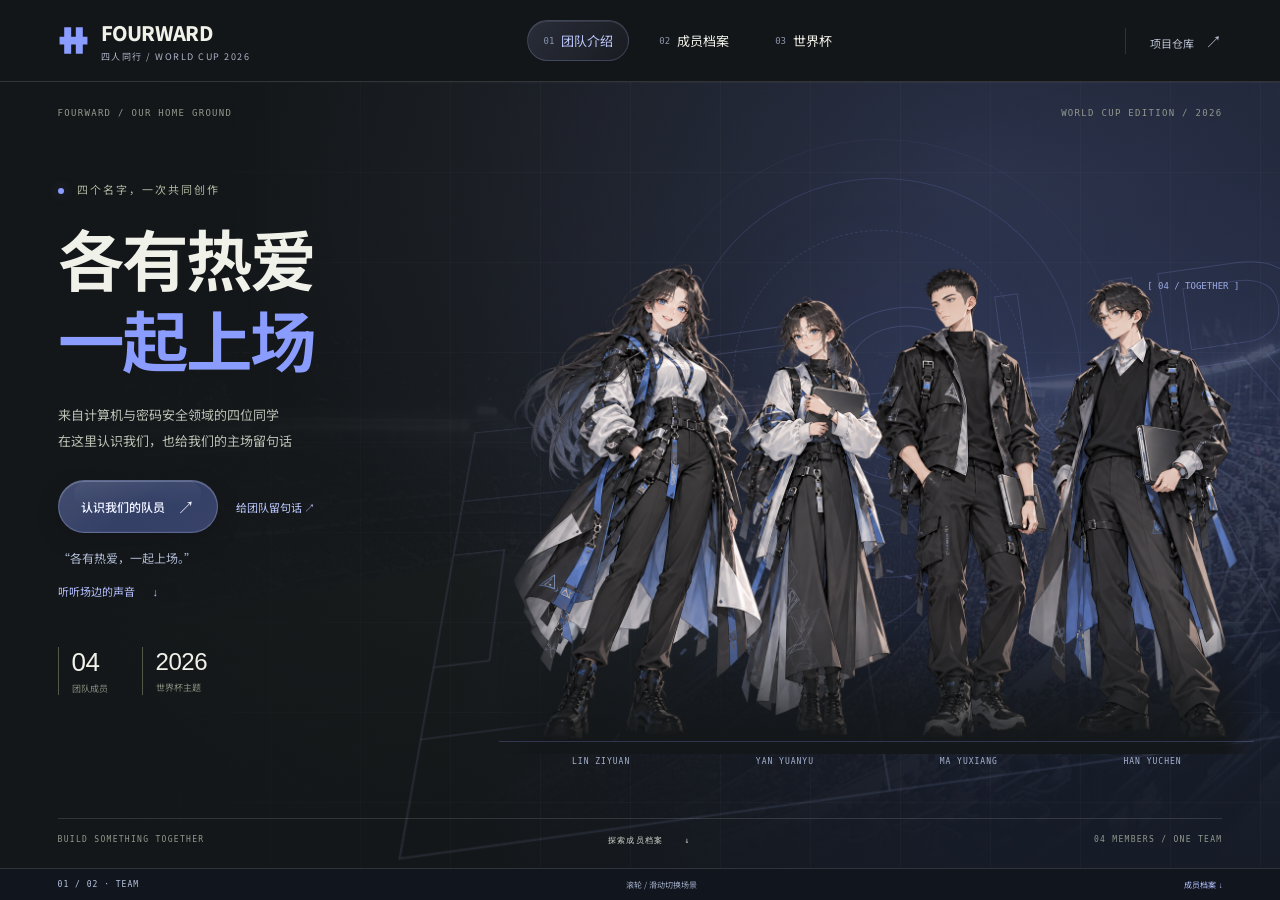
==== commit bc31fbda: "赛程及支持率demo" ====
--- a/public/index.html
+++ b/public/index.html
@@ -9,8 +9,9 @@
     <title>FOURWARD 四人同行 · 团队主页</title>
     <link rel="icon" href="data:image/svg+xml,%3Csvg xmlns='http://www.w3.org/2000/svg' viewBox='0 0 64 64'%3E%3Crect width='64' height='64' fill='%23141719'/%3E%3Cpath d='M15 12h13v40H15zm21 0h13v40H36zM8 26h48v12H8z' fill='%238b9cff'/%3E%3C/svg%3E">
     <link rel="preload" as="image" href="assets/images/members/lin-ziyuan.png">
-    <link rel="stylesheet" href="assets/css/team.css?v=8">
-    <script type="module" src="assets/js/app.mjs?v=7"></script>
+    <link rel="stylesheet" href="assets/css/common.css?v=1">
+    <link rel="stylesheet" href="assets/css/team.css?v=9">
+    <script type="module" src="assets/js/app.mjs?v=8"></script>
   </head>
   <body data-scene="team">
     <a class="skip-link" href="#main">跳到主要内容</a>
@@ -22,7 +23,7 @@
       <nav class="main-nav" aria-label="主导航">
         <a class="is-active" href="#team" aria-current="location"><span>01</span>团队介绍</a>
         <a href="#members"><span>02</span>成员档案</a>
-        <button type="button" data-worldcup><span>03</span>世界杯<small>SOON</small></button>
+        <a href="worldcup/"><span>03</span>世界杯</a>
       </nav>
       <a class="repo-link" href="https://github.com/ACobayashi/WorldCup2026DB" target="_blank" rel="noopener noreferrer">项目仓库 <span aria-hidden="true">↗</span></a>
     </header>
@@ -107,7 +108,6 @@
       <div class="saved-messages"><div class="saved-messages-heading"><h3 id="message-list-heading">给 TA 的留言</h3><span id="message-count">0 条</span></div><div id="message-list"></div><nav id="message-pagination" class="message-pagination" aria-label="留言分页" hidden><button id="message-prev" type="button">← 上一页</button><span id="message-page">第 1 页</span><button id="message-next" type="button">下一页 →</button></nav></div>
     </dialog>
 
-    <dialog class="worldcup-dialog" id="worldcup-dialog" aria-labelledby="worldcup-dialog-title"><div class="dialog-topline"><span>NEXT PROJECT</span><button type="button" class="dialog-close" data-close-dialog aria-label="关闭世界杯提示">×</button></div><span class="worldcup-dialog-year" aria-hidden="true">2026</span><h2 id="worldcup-dialog-title">世界杯项目，准备中</h2><p>本轮先完成团队介绍与成员展示。<br>赛事功能会在后续阶段加入。</p><button class="dark-button" type="button" data-close-dialog>先认识我们的团队 <span aria-hidden="true">↗</span></button></dialog>
     <noscript><p class="noscript-note">请启用 JavaScript 体验成员切换和留言功能。团队信息仍可阅读。</p></noscript>
   </body>
 </html>
--- a/public/assets/css/common.css
+++ b/public/assets/css/common.css
@@ -0,0 +1,126 @@
+@font-face {
+  font-family: "Workspace Sans";
+  src: url("../fonts/workspace-sans.woff2") format("woff2");
+  font-style: normal;
+  font-weight: 100 900;
+  font-display: swap;
+}
+
+:root {
+  --ink: #141719;
+  --paper: #f0f1e9;
+  --accent: #8b9cff;
+  --accent-secondary: #aaa3ff;
+  --lime: var(--accent);
+  --line: rgba(255, 255, 255, .13);
+  --header-height: 82px;
+  --footer-height: 32px;
+  --font: "Workspace Sans", "PingFang SC", "Microsoft YaHei", -apple-system, "Segoe UI", sans-serif;
+  color-scheme: dark;
+  font-family: var(--font);
+  font-synthesis: none;
+  -webkit-font-smoothing: antialiased;
+  background: var(--ink);
+  color: var(--paper);
+}
+
+* { box-sizing: border-box; }
+body { margin: 0; }
+button, input, textarea, select { font: inherit; }
+button, a { -webkit-tap-highlight-color: transparent; }
+button { cursor: pointer; color: inherit; }
+a { color: inherit; text-decoration: none; }
+img { display: block; max-width: 100%; }
+[hidden] { display: none !important; }
+button:focus-visible, a:focus-visible, input:focus-visible, textarea:focus-visible, select:focus-visible { outline: 2px solid #a7b9ff; outline-offset: 4px; }
+::selection { background: var(--accent); color: var(--ink); }
+.visually-hidden { position: absolute; top: 0; left: 0; margin: 0; width: 1px; height: 1px; overflow: hidden; clip-path: inset(50%); white-space: nowrap; }
+.skip-link { position: fixed; top: -70px; left: 20px; padding: 12px; background: var(--accent); color: var(--ink); z-index: 100; }
+.skip-link:focus { top: 10px; }
+.site-header { height: var(--header-height); padding: 0 4.5%; display: flex; align-items: center; justify-content: space-between; gap: 24px; position: relative; z-index: 20; background: #141719ee; border-bottom: 1px solid var(--line); }
+.brand { display: flex; align-items: center; gap: 12px; font-size: 20px; font-weight: 800; letter-spacing: -.7px; }
+.brand-mark { width: 31px; height: 31px; color: var(--accent); flex-shrink: 0; }
+.brand small { display: block; font-size: 9px; font-weight: 400; letter-spacing: 1.5px; color: #aeb5c9; margin-top: 3px; }
+.main-nav { display: flex; align-items: center; gap: 14px; height: 100%; }
+.main-nav a { display: inline-flex; align-items: center; gap: 7px; padding: 10px 15px; border: 1px solid transparent; border-radius: 99px; font-size: 13px; white-space: nowrap; transition: background .2s, border-color .2s; }
+.main-nav a > span { font: 9px monospace; color: #8b95af; }
+.main-nav a:hover { background: #ffffff08; }
+.main-nav .is-active { color: #c0caff; border-color: #b0bdff36; background: linear-gradient(125deg, #acb9ff24, #b9adff0b); box-shadow: inset 0 1px #ffffff17; }
+.repo-link { border-left: 1px solid var(--line); padding-left: 24px; font-size: 11px; color: #b9c2d5; }
+.repo-link span { font-size: 17px; margin-left: 9px; }
+
+.glass-button, .primary-button, .dark-button {
+  position: relative;
+  display: inline-flex;
+  align-items: center;
+  justify-content: center;
+  gap: 12px;
+  min-height: 44px;
+  padding: 12px 22px;
+  overflow: hidden;
+  border: 1px solid #c1ceff45;
+  border-radius: 99px;
+  color: #edf1ff;
+  background: linear-gradient(140deg, #d2dcff20, #7e96fa12 52%, #b4a5ff15), #20283be8;
+  box-shadow: inset 0 1px #ffffff35, inset 0 -1px #c6d0ff0b, 0 8px 24px #04091426;
+  font-size: 12px;
+  font-weight: 550;
+  transition: background .2s, border-color .2s, translate .2s, box-shadow .2s;
+}
+.glass-button::before, .primary-button::before, .dark-button::before { content: ""; position: absolute; inset: 0 10% 50%; pointer-events: none; border-radius: inherit; background: linear-gradient(#ffffff0d, transparent); }
+.glass-button:hover:not(:disabled), .primary-button:hover, .dark-button:hover { background-color: #39446c; border-color: #cbd5ff91; translate: 0 -2px; box-shadow: inset 0 1px #ffffff4d, 0 10px 28px #04091440; }
+.glass-button:disabled { cursor: not-allowed; opacity: .5; }
+.glass-button[aria-pressed="true"] { border-color: #afbdffab; background-color: #5266b08c; color: #fff; }
+.glass-button--primary, .primary-button { background-color: #445698b3; }
+.glass-button--icon { width: 40px; min-height: 40px; padding: 0; font-size: 18px; flex-shrink: 0; }
+.primary-button span, .dark-button span { font-size: 18px; }
+
+@supports (backdrop-filter: blur(16px)) {
+  .glass-button, .primary-button, .dark-button { background-color: #647fc321; backdrop-filter: blur(16px) saturate(160%); -webkit-backdrop-filter: blur(16px) saturate(160%); }
+  .glass-button--primary, .primary-button { background-color: #637bd957; }
+  .glass-button[aria-pressed="true"] { background-color: #728af661; }
+}
+
+.site-footer { min-height: var(--footer-height); padding: 8px 4.5%; display: flex; align-items: center; justify-content: space-between; gap: 18px; position: relative; z-index: 10; border-top: 1px solid var(--line); font-size: 8px; color: #a0acc6; background: #11151d; }
+.site-footer > span:first-child { color: #bac6e2; font: 8px monospace; letter-spacing: 1px; }
+.site-footer a { color: #b0bffe; }
+.toast { position: fixed; left: 50%; bottom: 42px; translate: -50% 15px; opacity: 0; padding: 13px 20px; background: #dce3ff; color: #17213e; font-size: 12px; border-radius: 20px; z-index: 100; pointer-events: none; transition: opacity .2s, translate .2s; max-width: calc(100% - 32px); box-shadow: 0 5px 25px #0004; }
+.toast.is-visible { opacity: 1; translate: -50% 0; }
+
+dialog { color: #e9eeff; background: #171e2df5; border: 1px solid #c0ceff2e; border-radius: 24px; padding: 28px; width: min(520px, calc(100% - 32px)); max-height: calc(100svh - 48px); overflow-y: auto; box-shadow: 0 24px 100px #0007; }
+dialog::backdrop { background: #070c18b8; backdrop-filter: blur(8px); }
+.dialog-topline { display: flex; justify-content: space-between; align-items: center; gap: 12px; color: #a2b2dc; font: 9px monospace; letter-spacing: 1px; }
+.dialog-close { border: 1px solid #c0ceff40; border-radius: 50%; background: #ffffff0a; color: #dbe3ff; width: 32px; height: 32px; font-size: 22px; line-height: 1; }
+dialog h2 { font-size: 27px; margin: 17px 0 10px; font-weight: 600; letter-spacing: -1px; }
+
+@media (max-width: 1000px) {
+  .site-header { padding: 0 25px; }
+  .main-nav { gap: 8px; }
+  .repo-link { padding-left: 15px; }
+}
+@media (max-width: 900px) {
+  :root { --header-height: 70px; }
+  .brand { font-size: 17px; gap: 9px; }
+  .brand-mark { width: 26px; height: 26px; }
+  .brand small { font-size: 7px; letter-spacing: .8px; }
+  .repo-link { display: none; }
+  .main-nav a { font-size: 11px; padding: 9px 11px; }
+}
+@media (max-width: 540px) {
+  :root { --header-height: 66px; --footer-height: 28px; }
+  .site-header { padding: 0 17px; gap: 10px; }
+  .brand { font-size: 14px; gap: 7px; letter-spacing: -.2px; }
+  .brand-mark { width: 22px; height: 22px; }
+  .brand small { font-size: 6px; letter-spacing: .5px; }
+  .main-nav { gap: 2px; }
+  .main-nav a { font-size: 10px; gap: 0; padding: 8px 9px; }
+  .main-nav a > span { display: none; }
+  .site-footer { padding: 8px 24px; font-size: 7px; }
+  .site-footer > span:nth-child(2) { display: none; }
+  dialog { padding: 23px; }
+  .toast { bottom: 38px; width: max-content; font-size: 10px; text-align: center; }
+}
+@media (prefers-reduced-motion: reduce) {
+  *, *::before, *::after { animation-duration: .01ms !important; animation-iteration-count: 1 !important; transition-duration: .01ms !important; }
+  .glass-button:hover, .primary-button:hover, .dark-button:hover { translate: none; }
+}
--- a/public/assets/css/team.css
+++ b/public/assets/css/team.css
@@ -1,51 +1,4 @@
-@font-face {
-  font-family: "Workspace Sans";
-  src: url("../fonts/workspace-sans.woff2") format("woff2");
-  font-style: normal;
-  font-weight: 100 900;
-  font-display: swap;
-}
-:root {
-  --ink: #141719;
-  --paper: #f0f1e9;
-  --lime: #8b9cff;
-  --line: rgba(255, 255, 255, .13);
-  --header-height: 82px;
-  --footer-height: 32px;
-  --font: "Workspace Sans", "PingFang SC", "Microsoft YaHei", -apple-system, "Segoe UI", sans-serif;
-  color-scheme: dark;
-  font-family: var(--font);
-  font-synthesis: none;
-  -webkit-font-smoothing: antialiased;
-  background: var(--ink);
-  color: var(--paper);
-}
-
-* { box-sizing: border-box; }
-body { margin: 0; }
 body.is-ready { height: 100svh; overflow: hidden; }
-button, input, textarea, select { font: inherit; }
-button, a { -webkit-tap-highlight-color: transparent; }
-button { cursor: pointer; color: inherit; }
-a { color: inherit; text-decoration: none; }
-img { display: block; max-width: 100%; }
-[hidden] { display: none !important; }
-button:focus-visible, a:focus-visible, input:focus-visible, textarea:focus-visible, select:focus-visible { outline: 2px solid #73cde8; outline-offset: 4px; }
-::selection { background: var(--lime); color: var(--ink); }
-.visually-hidden { position: absolute; top: 0; left: 0; margin: 0; width: 1px; height: 1px; overflow: hidden; clip-path: inset(50%); white-space: nowrap; }
-.skip-link { position: fixed; top: -70px; left: 20px; padding: 12px; background: var(--lime); color: var(--ink); z-index: 100; }
-.skip-link:focus { top: 10px; }
-.site-header { height: var(--header-height); padding: 0 4.5%; display: flex; align-items: center; justify-content: space-between; gap: 24px; position: relative; z-index: 20; background: #141719; border-bottom: 1px solid var(--line); }
-.brand { display: flex; align-items: center; gap: 12px; font-size: 20px; font-weight: 800; letter-spacing: -.7px; }
-.brand-mark { width: 31px; height: 31px; color: var(--lime); }
-.brand small { display: block; font-size: 9px; font-weight: 400; letter-spacing: 1.5px; color: #b1b6ad; margin-top: 3px; }
-.main-nav { display: flex; align-items: center; gap: 35px; height: 100%; }
-.main-nav a, .main-nav button { display: inline-flex; align-items: center; height: 100%; gap: 7px; background: none; border: 0; border-bottom: 2px solid transparent; padding: 0; font-size: 13px; white-space: nowrap; }
-.main-nav a > span, .main-nav button > span { font-size: 9px; color: #747b73; font-family: monospace; }
-.main-nav .is-active { border-bottom-color: var(--lime); color: var(--lime); }
-.main-nav small { padding: 2px 4px; color: #b9c0b0; border: 1px solid #51574d; font-size: 7px; letter-spacing: .6px; }
-.repo-link { border-left: 1px solid var(--line); padding-left: 24px; font-size: 11px; color: #c5c8bf; }
-.repo-link span { font-size: 17px; margin-left: 9px; }
 .scene-shell { position: relative; outline: none; }
 .is-ready .scene-shell { height: calc(100svh - var(--header-height) - var(--footer-height)); overflow: hidden; isolation: isolate; }
 .scene { position: relative; min-height: 650px; }
@@ -63,10 +16,6 @@
 h1 { font-size: clamp(44px, 5.2vw, 78px); line-height: 1.22; letter-spacing: -3px; margin: 0; font-weight: 650; outline: none; }
 h1 span { color: var(--lime); }
 .team-description { font-size: 13px; line-height: 2; color: #bbc0b4; margin: 23px 0 26px; }
-.primary-button, .dark-button { display: inline-flex; align-items: center; justify-content: space-between; gap: 28px; border: 0; padding: 14px 20px; font-size: 12px; font-weight: 600; background: var(--lime); color: var(--ink); min-height: 44px; }
-.primary-button { transition: background .2s, translate .2s; }
-.primary-button:hover { background: #acbaff; translate: 0 -2px; }
-.primary-button span, .dark-button span { font-size: 18px; }
 .team-facts { display: flex; gap: 34px; margin-top: 34px; }
 .team-facts div { border-left: 1px solid #515a49; padding-left: 13px; }
 .team-facts strong { display: block; font-family: "Arial Narrow", Arial, sans-serif; font-weight: 400; font-size: 26px; letter-spacing: -.5px; }
@@ -117,8 +66,7 @@
 .member-quote { margin-top: 12px; padding-top: 9px; border-top: 1px solid #ffffff13; }
 .member-quote p { margin: 4px 0 0; font-size: 11px; line-height: 1.6; color: #b7c4bf; }
 .member-actions { display: flex; align-items: center; gap: 19px; margin-top: 13px; }
-.member-actions .dark-button { min-height: 35px; padding: 8px 12px; font-size: 10px; gap: 24px; background: #e4e9e4; }
-.member-actions .dark-button:hover { background: var(--member-accent); }
+.member-actions .dark-button { min-height: 35px; padding: 8px 14px; font-size: 10px; gap: 24px; }
 .member-actions .dark-button span { font-size: 15px; }
 .github-link { font-size: 9px; color: #b1bcb5; }
 .github-link span { margin-left: 6px; }
@@ -132,13 +80,13 @@
 .member-controls { position: absolute; top: 35%; right: 4.5%; z-index: 4; display: flex; flex-direction: column; gap: 11px; }
 .current-member { font: italic 600 53px/.9 "Arial Narrow", Arial, sans-serif; color: var(--member-accent); letter-spacing: -3px; margin-bottom: 8px; }
 .current-member span { font: 9px monospace; display: block; color: #81928b; text-align: right; letter-spacing: 1px; margin-top: 6px; }
-.member-controls button { width: 30px; height: 30px; border: 1px solid #5d7169; background: #1017146b; color: #c1d0c7; font-size: 16px; align-self: flex-end; }
+.member-controls button { width: 32px; height: 32px; border: 1px solid #b9c9ff45; border-radius: 50%; background: #4a608536; color: #d7e0fa; font-size: 16px; align-self: flex-end; backdrop-filter: blur(12px); box-shadow: inset 0 1px #ffffff25; }
 .member-controls button:hover { border-color: var(--member-accent); color: var(--member-accent); }
 .member-selector-row { position: absolute; z-index: 5; left: 7.5%; bottom: 56px; width: 480px; }
 .selector-caption { display: flex; justify-content: space-between; font: 7px monospace; letter-spacing: 1.2px; color: #6d7e78; margin-bottom: 8px; }
 .selector-caption small { font: 8px var(--font); letter-spacing: 0; }
 .member-selector { display: grid; grid-template-columns: repeat(4, 1fr); gap: 10px; }
-.member-card { display: flex; position: relative; align-items: flex-end; overflow: hidden; height: 132px; background: #30383d; border: 1px solid #65716b; padding: 0; text-align: left; transition: border-color .2s, background .2s; }
+.member-card { display: flex; position: relative; align-items: flex-end; overflow: hidden; height: 132px; background: #30383d; border: 1px solid #65716b; border-radius: 12px; padding: 0; text-align: left; transition: border-color .2s, background .2s; }
 .member-card::after { content: ""; position: absolute; inset: auto 0 0; height: 55%; background: linear-gradient(transparent, #030605ee); }
 .member-card[aria-pressed="true"] { border: 2px solid var(--card-accent); background: #4d6071; }
 .member-card[aria-pressed="true"]::before { content: ""; position: absolute; top: 0; right: 0; border-top: 10px solid var(--card-accent); border-left: 10px solid transparent; z-index: 3; }
@@ -152,23 +100,13 @@
 .message-preview p { color: #6a7b72; margin: 0; flex: 1; overflow: hidden; text-overflow: ellipsis; white-space: nowrap; }
 .message-preview button { background: none; border: 0; color: #9cab9f; padding: 8px 0; font-size: 9px; white-space: nowrap; }
 .message-preview button span { margin-left: 10px; }
-.site-footer { height: var(--footer-height); padding: 0 4.5%; display: flex; align-items: center; justify-content: space-between; gap: 18px; position: relative; z-index: 10; border-top: 1px solid var(--line); font-size: 8px; color: #65736a; background: #111615; }
-.site-footer > span:first-child { color: #b5c2ae; font: 8px monospace; letter-spacing: 1px; }
-.site-footer a { color: #a0b299; }
-.toast { position: fixed; left: 50%; bottom: 42px; translate: -50% 15px; opacity: 0; padding: 13px 20px; background: var(--lime); color: var(--ink); font-size: 12px; z-index: 100; pointer-events: none; transition: opacity .2s, translate .2s; max-width: calc(100% - 32px); box-shadow: 0 5px 25px #0002; }
-.toast.is-visible { opacity: 1; translate: -50% 0; }
-
-dialog { color-scheme: light; color: var(--ink); background: var(--paper); border: 0; padding: 28px; width: min(520px, calc(100% - 32px)); max-height: calc(100svh - 48px); overflow-y: auto; box-shadow: 0 24px 100px #0004; }
-dialog::backdrop { background: #0e1613bb; backdrop-filter: blur(5px); }
-.dialog-topline { display: flex; justify-content: space-between; align-items: center; gap: 12px; color: #6c7d56; font: 9px monospace; letter-spacing: 1px; }
-.dialog-close { background: none; border: 1px solid #aab797; color: #596c40; width: 30px; height: 30px; font-size: 22px; line-height: 1; }
-dialog h2 { font-size: 27px; margin: 17px 0 10px; font-weight: 600; letter-spacing: -1px; }
-.dialog-notice { font-size: 11px; color: #7a826e; line-height: 1.8; margin: 0 0 20px; padding-bottom: 15px; border-bottom: 1px solid #c9d0bd; }
-.message-dialog label { display: block; font-size: 11px; color: #59664a; margin: 15px 0 8px; }
-.message-dialog label span { color: #909985; margin-left: 5px; font-size: 9px; }
-.message-dialog input, .message-dialog textarea, .message-dialog select { display: block; width: 100%; border: 1px solid #c3cdb5; background: #f9faf5; color: #263319; padding: 11px 12px; font-size: 12px; border-radius: 0; }
+.site-footer { height: var(--footer-height); min-height: 0; padding-top: 0; padding-bottom: 0; }
+.dialog-notice { font-size: 11px; color: #b1bedb; line-height: 1.8; margin: 0 0 20px; padding-bottom: 15px; border-bottom: 1px solid #b7c8ff24; }
+.message-dialog label { display: block; font-size: 11px; color: #b3c1e5; margin: 15px 0 8px; }
+.message-dialog label span { color: #929fba; margin-left: 5px; font-size: 9px; }
+.message-dialog input, .message-dialog textarea, .message-dialog select { display: block; width: 100%; border: 1px solid #a6b7e33d; background: #0c1423; color: #edf1ff; padding: 11px 12px; font-size: 12px; border-radius: 12px; }
 .message-dialog textarea { resize: vertical; min-height: 90px; }
-.message-dialog input::placeholder, .message-dialog textarea::placeholder { color: #a0a992; }
+.message-dialog input::placeholder, .message-dialog textarea::placeholder { color: #8799bc; }
 .form-bottom { display: flex; align-items: center; justify-content: space-between; margin-top: 13px; gap: 12px; }
 .form-bottom > span { color: #909b80; font: 10px monospace; }
 .message-error { font-size: 11px; line-height: 1.5; color: #a34036; margin: 10px 0 0; }
@@ -203,23 +141,20 @@
 .homepage-credits a { text-decoration: underline; text-underline-offset: 3px; }
 .member-tags { display: flex; flex-wrap: wrap; gap: 7px; margin-top: 10px; }
 .member-tags span { padding: 3px 9px; border: 1px solid #aabbff2a; background: #101626c9; color: #b6c4da; font-size: 9px; line-height: 1.6; border-radius: 20px; }
-.message-pagination { display: flex; justify-content: space-between; align-items: center; gap: 12px; padding-top: 16px; font-size: 11px; color: #59664a; }
-.message-pagination button { background: transparent; color: #59664a; padding: 8px; border: 1px solid #aab797; font-size: 11px; }
+.message-pagination { display: flex; justify-content: space-between; align-items: center; gap: 12px; padding-top: 16px; font-size: 11px; color: #b3c2e4; }
+.message-pagination button { background: #758dca16; color: #c6d3f2; padding: 8px 12px; border: 1px solid #aabaff40; border-radius: 99px; font-size: 11px; }
 button:disabled { opacity: .5; cursor: default; }
-.saved-messages { border-top: 1px solid #c7cfb9; margin-top: 24px; padding-top: 16px; }
+.saved-messages { border-top: 1px solid #a6b7e32e; margin-top: 24px; padding-top: 16px; }
 .saved-messages-heading { display: flex; align-items: center; justify-content: space-between; }
-.saved-messages h3 { font-size: 12px; margin: 0; font-weight: 500; color: #61734c; }
-.saved-messages-heading > span { color: #89967a; font-size: 10px; }
-.empty-messages { padding: 20px 0 9px; margin: 0; color: #8f9b7e; font-size: 11px; line-height: 1.8; }
-.saved-message { padding: 16px 0; border-bottom: 1px solid #d0d8c5; }
+.saved-messages h3 { font-size: 12px; margin: 0; font-weight: 500; color: #c2cfee; }
+.saved-messages-heading > span { color: #99add4; font-size: 10px; }
+.empty-messages { padding: 20px 0 9px; margin: 0; color: #a9b9da; font-size: 11px; line-height: 1.8; }
+.saved-message { padding: 16px 0; border-bottom: 1px solid #b0c1e526; }
 .saved-message:last-child { border-bottom: 0; }
 .saved-message > div { display: flex; align-items: center; justify-content: space-between; gap: 15px; }
-.saved-message strong { font-size: 11px; color: #465735; font-weight: 500; }
-.saved-message time { font-size: 9px; color: #909c81; }
-.saved-message p { margin: 8px 0 0; font-size: 12px; color: #5b6d49; line-height: 1.8; white-space: pre-wrap; overflow-wrap: anywhere; }
-.worldcup-dialog-year { display: block; font-family: Impact, "Arial Narrow", sans-serif; font-size: 99px; line-height: 1; margin-top: 27px; color: #73894d; letter-spacing: -4px; }
-.worldcup-dialog h2 { font-size: 25px; margin-top: 13px; }
-.worldcup-dialog p { font-size: 12px; color: #829170; line-height: 1.9; margin-bottom: 24px; }
+.saved-message strong { font-size: 11px; color: #d6e0f5; font-weight: 500; }
+.saved-message time { font-size: 9px; color: #96a9cd; }
+.saved-message p { margin: 8px 0 0; font-size: 12px; color: #c5d0ec; line-height: 1.8; white-space: pre-wrap; overflow-wrap: anywhere; }
 .noscript-note { padding: 20px; text-align: center; background: #46532c; font-size: 12px; }
 
 @media (min-width: 1600px) {
@@ -234,9 +169,6 @@
 }
 
 @media (max-width: 1000px) {
-  .site-header { padding: 0 25px; }
-  .main-nav { gap: 20px; }
-  .repo-link { padding-left: 15px; }
   .team-copy { width: 51%; }
   h1 { font-size: 51px; }
   .team-description { font-size: 11px; }
@@ -252,12 +184,6 @@
 }
 
 @media (max-width: 900px) {
-  :root { --header-height: 70px; }
-  .brand { font-size: 17px; gap: 9px; }
-  .brand-mark { width: 26px; height: 26px; }
-  .brand small { font-size: 7px; letter-spacing: .8px; }
-  .repo-link { display: none; }
-  .main-nav a, .main-nav button { font-size: 11px; }
   .team-copy { width: 55%; margin-top: 6vh; }
   h1 { font-size: clamp(39px, 6vw, 51px); }
   .team-facts { gap: 20px; }
@@ -280,14 +206,6 @@
 }
 
 @media (max-width: 540px) {
-  :root { --header-height: 66px; --footer-height: 28px; }
-  .site-header { padding: 0 17px; gap: 12px; }
-  .brand { font-size: 14px; gap: 7px; letter-spacing: -.2px; }
-  .brand-mark { width: 22px; height: 22px; }
-  .brand small { font-size: 6px; letter-spacing: .5px; }
-  .main-nav { gap: 15px; }
-  .main-nav a, .main-nav button { font-size: 10px; gap: 0; }
-  .main-nav a > span, .main-nav button > span, .main-nav small { display: none; }
   .team-content { padding: 24px 24px 60px; min-height: 820px; }
   .team-topline { font-size: 7px; letter-spacing: .7px; }
   .team-topline > span:last-child { display: none; }
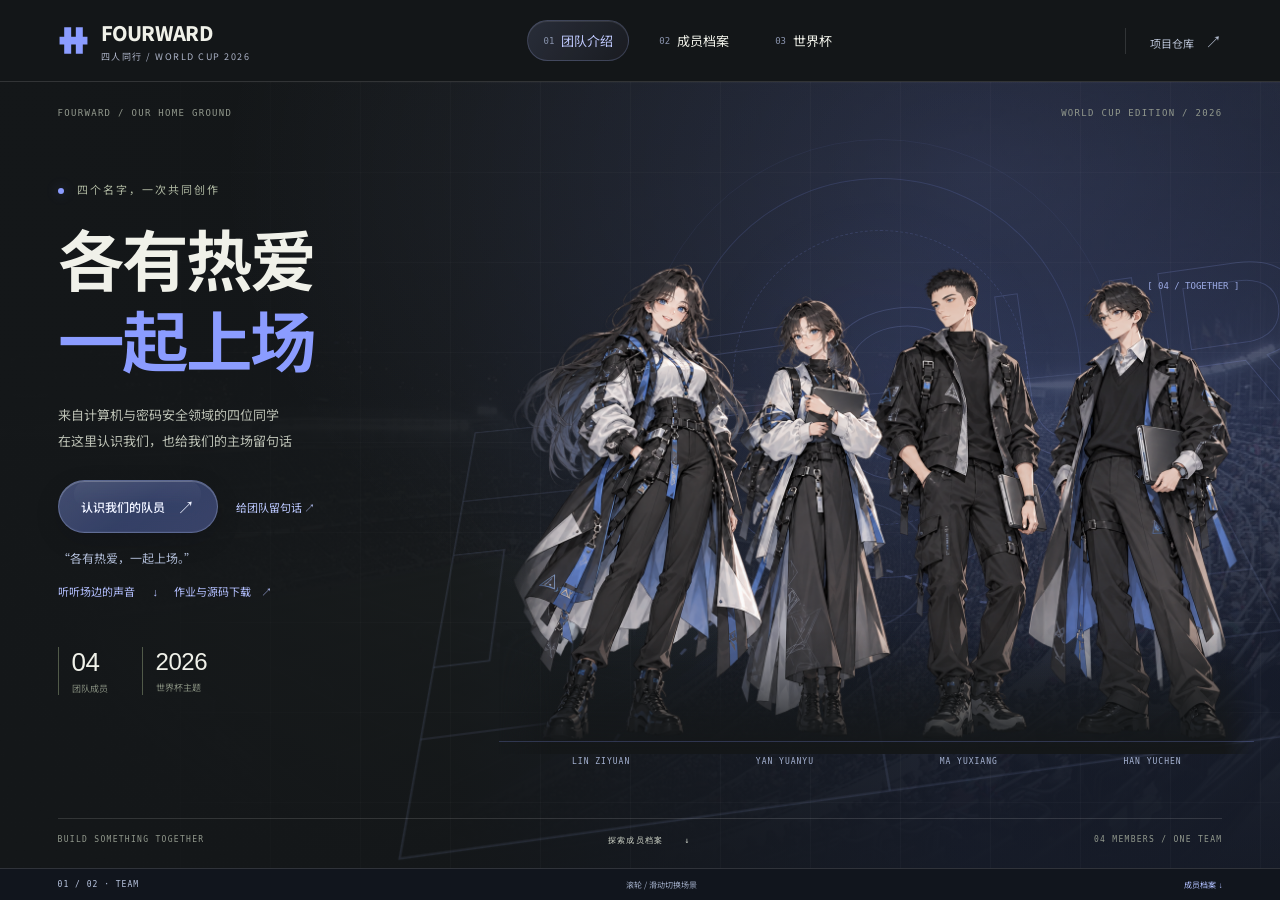
==== commit bf47710a: "完善资料与下载，修复导入" ====
--- a/public/index.html
+++ b/public/index.html
@@ -8,10 +8,10 @@
     <meta name="description" content="FOURWARD 四人同行，认识林子媛、严苑毓、马禹翔、韩羽宸，也给我们的团队留句话">
     <title>FOURWARD 四人同行 · 团队主页</title>
     <link rel="icon" href="data:image/svg+xml,%3Csvg xmlns='http://www.w3.org/2000/svg' viewBox='0 0 64 64'%3E%3Crect width='64' height='64' fill='%23141719'/%3E%3Cpath d='M15 12h13v40H15zm21 0h13v40H36zM8 26h48v12H8z' fill='%238b9cff'/%3E%3C/svg%3E">
-    <link rel="preload" as="image" href="assets/images/members/lin-ziyuan.png">
+    <link rel="preload" as="image" href="assets/images/team-group.png" fetchpriority="high">
     <link rel="stylesheet" href="assets/css/common.css?v=1">
-    <link rel="stylesheet" href="assets/css/team.css?v=9">
-    <script type="module" src="assets/js/app.mjs?v=8"></script>
+    <link rel="stylesheet" href="assets/css/team.css?v=10">
+    <script type="module" src="assets/js/app.mjs?v=9"></script>
   </head>
   <body data-scene="team">
     <a class="skip-link" href="#main">跳到主要内容</a>
@@ -38,11 +38,12 @@
           <div class="team-copy">
             <p class="eyebrow"><span class="live-dot"></span> 四个名字，一次共同创作</p>
             <h1 id="team-title" tabindex="-1">各有热爱<br><span>一起上场</span></h1>
-            <p class="team-description">来自计算机与密码安全领域的四位同学<br>在这里认识我们，也给我们的主场留句话</p>
+            <p class="team-description" id="team-description">来自计算机与密码安全领域的四位同学<br>在这里认识我们，也给我们的主场留句话</p>
             <a class="primary-button" href="#members">认识我们的队员 <span aria-hidden="true">↗</span></a>
             <button class="team-message-button" id="open-team-message" type="button">给团队留句话 ↗</button>
             <p class="team-motto" id="team-motto">“各有热爱，一起上场。”</p>
             <button class="stands-jump" id="view-team-stands" type="button">听听场边的声音 <span aria-hidden="true">↓</span></button>
+            <a class="team-materials-link" href="downloads.html">作业与源码下载 <span aria-hidden="true">↗</span></a>
             <div class="team-facts" aria-label="团队组成">
               <div><strong>04</strong><span>团队成员</span></div>
               <div><strong>2026</strong><span>世界杯主题</span></div>
@@ -60,7 +61,7 @@
           <div class="team-bottomline"><span>BUILD SOMETHING TOGETHER</span><a href="#members">探索成员档案 <span aria-hidden="true">↓</span></a><span>04 MEMBERS / ONE TEAM</span></div>
         </div>
         <section class="team-stands" id="team-stands" aria-labelledby="team-stands-title">
-          <div class="stands-heading"><div><p>FROM THE STANDS</p><h2 id="team-stands-title">场边留言</h2></div><button class="team-message-button" id="open-team-stands" type="button">全部留言 / 留句话 <span aria-hidden="true">↗</span></button></div>
+          <div class="stands-heading"><div><p>FROM THE STANDS</p><h2 id="team-stands-title" tabindex="-1">场边留言</h2></div><button class="team-message-button" id="open-team-stands" type="button">全部留言 / 留句话 <span aria-hidden="true">↗</span></button></div>
           <p class="stands-caption" id="team-stands-caption">那些来到我们主场的声音</p>
           <div class="stands-list" id="team-stands-list" aria-busy="true"><p class="stands-empty" role="status">正在读取留言…</p></div>
           <button class="stands-retry" id="refresh-team-stands" type="button" hidden>重新读取留言 ↻</button>
@@ -80,6 +81,7 @@
             <div class="member-school-strip"><span>SCHOOL / 学院</span><p id="member-school">密码与网络空间安全学院</p></div>
             <div class="member-tags" id="member-tags" aria-label="成员特点"><span>密码安全</span><span>页面交互</span></div>
             <div class="member-details">
+              <p class="member-bio" id="member-bio" hidden></p>
               <div class="member-assignment"><span class="field-label">分工</span><strong id="member-role">团队主页 · 页面与交互</strong><p id="member-task">搭建团队展示页面，完善成员切换、视觉和交互效果</p></div>
               <div class="member-quote"><span class="field-label">个人座右铭</span><p id="member-quote">“一个有趣且靠谱的人。”</p></div>
             </div>
--- a/public/assets/css/team.css
+++ b/public/assets/css/team.css
@@ -16,6 +16,9 @@
 h1 { font-size: clamp(44px, 5.2vw, 78px); line-height: 1.22; letter-spacing: -3px; margin: 0; font-weight: 650; outline: none; }
 h1 span { color: var(--lime); }
 .team-description { font-size: 13px; line-height: 2; color: #bbc0b4; margin: 23px 0 26px; }
+.team-description, .member-bio, .member-assignment p { white-space: pre-line; overflow-wrap: anywhere; }
+.team-materials-link { display: inline-flex; align-items: center; gap: .6rem; min-height: 44px; margin-inline-start: .75rem; font-size: 11px; color: #b3bfff; }
+.team-materials-link:hover { text-decoration: underline; }
 .team-facts { display: flex; gap: 34px; margin-top: 34px; }
 .team-facts div { border-left: 1px solid #515a49; padding-left: 13px; }
 .team-facts strong { display: block; font-family: "Arial Narrow", Arial, sans-serif; font-weight: 400; font-size: 26px; letter-spacing: -.5px; }
@@ -36,7 +39,7 @@
 .team-bottomline a span { margin-left: 15px; }
 
 .members-section { background: #101314; }
-.member-stage { --member-accent: #83b7f3; --portrait-focus: 62%; position: relative; height: 100%; min-height: 660px; overflow: clip; isolation: isolate; }
+.member-stage { --member-accent: #83b7f3; --portrait-focus: 62%; position: relative; display: flex; flex-direction: column; min-height: max(100%, 660px); padding-bottom: 56px; overflow: clip; isolation: isolate; }
 .member-background { position: absolute; inset: 0; z-index: -1; overflow: hidden; pointer-events: none; background: radial-gradient(ellipse at 60% 12%, #3b4041, #1b2021 65%, #101314); }
 .member-face-motion { position: absolute; inset: 0 -4% 46%; overflow: hidden; container-type: size; border-bottom: 1px solid #b4c0e233; background: radial-gradient(ellipse at 60% 40%, #343d52, #171d29); }
 .portrait-art { position: relative; aspect-ratio: 1 / 2; }
@@ -59,6 +62,8 @@
 .member-school-strip > span { font: 700 8px/1.4 Arial, sans-serif; color: var(--member-accent); }
 .member-school-strip p { margin: 0; font-size: 10px; line-height: 1.5; color: #d8dddd; }
 .member-details { margin-top: 12px; padding: 12px 16px; background: #050809db; border-top: 1px solid #ffffff0b; }
+.member-bio { margin: 0 0 10px; color: #d5def0; font-size: 12px; line-height: 1.6; }
+.member-school-strip p, .member-assignment strong, .member-quote p, .member-tags span { overflow-wrap: anywhere; }
 .field-label { display: block; color: #85908f; font-size: 8px; line-height: 1.4; letter-spacing: .7px; }
 .field-label small { font-size: 7px; margin-left: 6px; color: #596665; }
 .member-assignment strong { display: block; font-size: 12px; line-height: 1.5; margin: 4px 0; font-weight: 550; color: #e1e7e5; }
@@ -82,7 +87,7 @@
 .current-member span { font: 9px monospace; display: block; color: #81928b; text-align: right; letter-spacing: 1px; margin-top: 6px; }
 .member-controls button { width: 32px; height: 32px; border: 1px solid #b9c9ff45; border-radius: 50%; background: #4a608536; color: #d7e0fa; font-size: 16px; align-self: flex-end; backdrop-filter: blur(12px); box-shadow: inset 0 1px #ffffff25; }
 .member-controls button:hover { border-color: var(--member-accent); color: var(--member-accent); }
-.member-selector-row { position: absolute; z-index: 5; left: 7.5%; bottom: 56px; width: 480px; }
+.member-selector-row { position: relative; z-index: 5; left: 7.5%; margin-top: auto; padding-top: 16px; width: 480px; }
 .selector-caption { display: flex; justify-content: space-between; font: 7px monospace; letter-spacing: 1.2px; color: #6d7e78; margin-bottom: 8px; }
 .selector-caption small { font: 8px var(--font); letter-spacing: 0; }
 .member-selector { display: grid; grid-template-columns: repeat(4, 1fr); gap: 10px; }
@@ -160,7 +165,7 @@
 @media (min-width: 1600px) {
   .member-copy { width: 380px; }
   .member-selector-row { width: 520px; }
-  .member-stage { min-height: 740px; }
+  .member-stage { min-height: max(100%, 740px); }
   .member-copy h3 { font-size: 72px; }
   .member-details { padding: 18px 20px; }
   .member-assignment p { font-size: 12px; }
@@ -191,7 +196,7 @@
   .team-bottomline > span:first-child { display: none; }
   .member-copy { width: 270px; }
   .member-selector-row { width: 420px; }
-  .member-stage { min-height: 690px; }
+  .member-stage { min-height: max(100%, 690px); }
   .member-copy { padding-top: 34px; }
   .member-identity { margin-top: 17px; }
   .member-copy h3 { font-size: 49px; }
@@ -229,7 +234,7 @@
   .team-facts strong { font-size: 22px; }
   .team-facts div:last-child strong { font-size: 21px; line-height: 26px; }
   .team-facts span { font-size: 8px; }
-  .team-art { width: calc(100% - 16px); right: 8px; top: auto; bottom: 67px; height: calc((100vw - 16px) / 2 + 45px); }
+  .team-art { position: relative; width: 100%; right: auto; top: auto; bottom: auto; margin-top: 1rem; height: calc((100vw - 16px) / 2 + 45px); }
   .art-word { font-size: 150px; top: 0; right: 2%; letter-spacing: -7px; }
   .art-ring { top: -14%; right: 22%; }
   .team-portrait { bottom: 25px; }
@@ -260,8 +265,8 @@
   .current-member span { font-size: 7px; }
   .member-controls button { width: 27px; height: 27px; font-size: 13px; }
   .portrait-label { display: none; }
-  .member-selector-row { left: 24px; width: calc(100% - 48px); bottom: 53px; }
-  .member-stage { min-height: 660px; }
+  .member-selector-row { left: 24px; width: calc(100% - 48px); }
+  .member-stage { min-height: max(100%, 660px); }
   .member-selector { gap: 8px; }
   .member-card { height: 116px; }
   .member-card-info { padding: 0 6px 9px; }
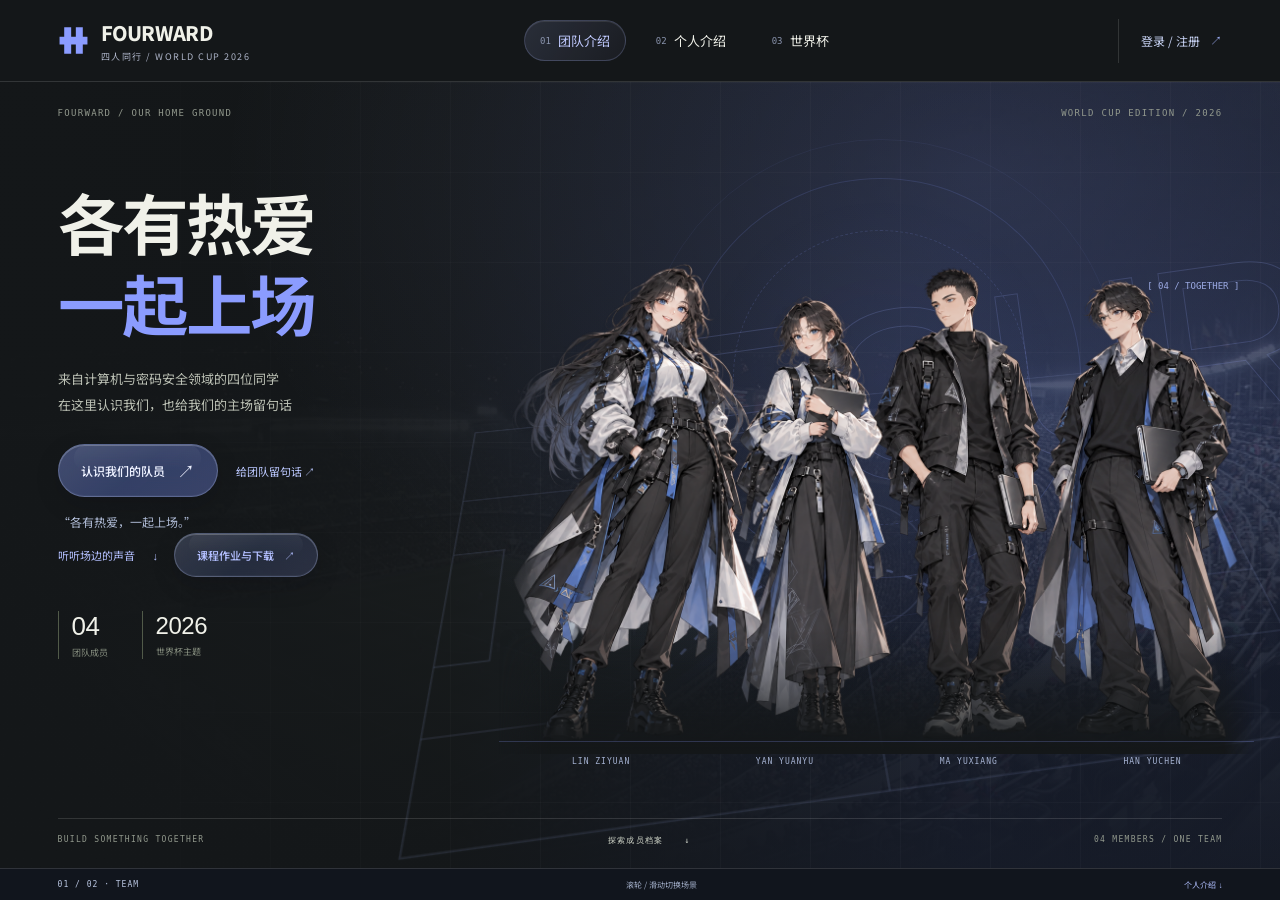
==== commit defd8c43: "留言审核，作业上传，账号管理" ====
--- a/public/index.html
+++ b/public/index.html
@@ -10,22 +10,24 @@
     <link rel="icon" href="data:image/svg+xml,%3Csvg xmlns='http://www.w3.org/2000/svg' viewBox='0 0 64 64'%3E%3Crect width='64' height='64' fill='%23141719'/%3E%3Cpath d='M15 12h13v40H15zm21 0h13v40H36zM8 26h48v12H8z' fill='%238b9cff'/%3E%3C/svg%3E">
     <link rel="preload" as="image" href="assets/images/team-group.png" fetchpriority="high">
     <link rel="stylesheet" href="assets/css/common.css?v=1">
-    <link rel="stylesheet" href="assets/css/team.css?v=10">
-    <script type="module" src="assets/js/app.mjs?v=9"></script>
+    <link rel="stylesheet" href="assets/css/team.css?v=13">
+    <link rel="stylesheet" href="assets/css/site-navigation.css?v=1">
+    <script type="module" src="assets/js/site-navigation.mjs?v=1"></script>
+    <script type="module" src="assets/js/app.mjs?v=12"></script>
   </head>
   <body data-scene="team">
     <a class="skip-link" href="#main">跳到主要内容</a>
-    <header class="site-header">
+    <header class="site-header app-header" data-session-endpoint="api.php?action=session">
       <a class="brand" href="#team" aria-label="FOURWARD 团队首页">
         <svg class="brand-mark" viewBox="0 0 40 40" aria-hidden="true"><path d="M8 3h9v34H8zM23 3h9v34h-9zM2 15h36v10H2z" fill="currentColor"/></svg>
         <span>FOURWARD<small>四人同行 / WORLD CUP 2026</small></span>
       </a>
       <nav class="main-nav" aria-label="主导航">
         <a class="is-active" href="#team" aria-current="location"><span>01</span>团队介绍</a>
-        <a href="#members"><span>02</span>成员档案</a>
+        <a href="#members"><span>02</span>个人介绍</a>
         <a href="worldcup/"><span>03</span>世界杯</a>
       </nav>
-      <a class="repo-link" href="https://github.com/ACobayashi/WorldCup2026DB" target="_blank" rel="noopener noreferrer">项目仓库 <span aria-hidden="true">↗</span></a>
+      <a class="site-account" href="account.php">登录 / 注册 <span aria-hidden="true">↗</span></a>
     </header>
 
     <main class="scene-shell" id="main" tabindex="-1">
@@ -36,14 +38,13 @@
           <div class="team-grid" aria-hidden="true"></div>
           <div class="team-topline"><span>FOURWARD / OUR HOME GROUND</span><span>WORLD CUP EDITION / 2026</span></div>
           <div class="team-copy">
-            <p class="eyebrow"><span class="live-dot"></span> 四个名字，一次共同创作</p>
             <h1 id="team-title" tabindex="-1">各有热爱<br><span>一起上场</span></h1>
             <p class="team-description" id="team-description">来自计算机与密码安全领域的四位同学<br>在这里认识我们，也给我们的主场留句话</p>
             <a class="primary-button" href="#members">认识我们的队员 <span aria-hidden="true">↗</span></a>
             <button class="team-message-button" id="open-team-message" type="button">给团队留句话 ↗</button>
             <p class="team-motto" id="team-motto">“各有热爱，一起上场。”</p>
             <button class="stands-jump" id="view-team-stands" type="button">听听场边的声音 <span aria-hidden="true">↓</span></button>
-            <a class="team-materials-link" href="downloads.html">作业与源码下载 <span aria-hidden="true">↗</span></a>
+            <a class="team-materials-link glass-button" href="downloads.html">课程作业与下载 <span aria-hidden="true">↗</span></a>
             <div class="team-facts" aria-label="团队组成">
               <div><strong>04</strong><span>团队成员</span></div>
               <div><strong>2026</strong><span>世界杯主题</span></div>
@@ -91,6 +92,7 @@
             <div class="portrait-frame"><div class="portrait-art member-portrait" id="member-portrait" role="img" aria-label="林子媛的卡通示意形象"><img id="member-portrait-image" src="assets/images/members/lin-ziyuan.png" alt="" aria-hidden="true" width="887" height="1774"></div></div>
             <div class="portrait-label"><span id="portrait-label">01 / LIN ZIYUAN</span><span>FOURWARD / OUR TEAM</span></div>
           </div>
+          <aside class="member-coursework" id="member-coursework" aria-labelledby="member-coursework-title"><p class="coursework-caption" id="member-coursework-title">COURSEWORK / 个人作业</p><div class="coursework-nodes" id="member-coursework-nodes"></div></aside>
           <div class="member-controls"><span class="current-member" id="current-member">01<span>/ 04</span></span><button id="previous-member" type="button" aria-label="上一位成员">↑</button><button id="next-member" type="button" aria-label="下一位成员">↓</button></div>
           <div class="member-selector-row"><span class="selector-caption">SELECT A MEMBER <small>← → 切换</small></span><div class="member-selector" id="member-selector" role="group" aria-label="选择团队成员"></div></div>
           <div class="message-preview"><span id="message-source-label">LOCAL DEMO</span><p id="message-preview-text">还没有给林子媛的留言，来打个招呼吧。</p><button id="view-messages" type="button">留言板 <span aria-hidden="true">↗</span></button></div>
@@ -98,7 +100,7 @@
       </section>
     </main>
 
-    <footer class="site-footer"><span id="scene-counter">01 / 02 · TEAM</span><span>滚轮 / 滑动切换场景</span><a id="team-workspace" href="admin.php" hidden>团队工作台 ↗</a><a id="scene-next" href="#members">成员档案 ↓</a></footer>
+    <footer class="site-footer"><span id="scene-counter">01 / 02 · TEAM</span><span>滚轮 / 滑动切换场景</span><a id="team-workspace" href="account.php" hidden>个人中心 ↗</a><a id="scene-next" href="#members">个人介绍 ↓</a></footer>
     <p class="visually-hidden" id="member-status" role="status" aria-live="polite"></p>
     <div class="toast" id="toast" role="status" aria-live="polite"></div>
 
--- a/public/assets/css/team.css
+++ b/public/assets/css/team.css
@@ -295,3 +295,43 @@
   *, *::before, *::after { animation-duration: .01ms !important; animation-iteration-count: 1 !important; transition-duration: .01ms !important; }
   .team-portrait { transform: none; }
 }
+/* Database-mode account and coursework entry points. */
+.homepage-services { display: flex; flex-wrap: wrap; gap: 12px; margin: 18px 0; }
+.server-home .team-description { white-space: pre-line; }
+.member-coursework { position: absolute; z-index: 4; right: 10%; top: 20%; width: clamp(150px, 13vw, 190px); }
+.coursework-caption { margin: 0 0 12px; font: 8px monospace; letter-spacing: 1.6px; color: #a3b3ce; }
+.coursework-nodes { display: grid; gap: 14px; }
+.coursework-node { position: relative; display: flex; gap: 10px; align-items: center; min-height: 60px; padding: 11px 12px; border: 1px solid #b6caff42; background: linear-gradient(120deg, #2333483d, #121a2b52); color: #e7efff; backdrop-filter: blur(4px); border-radius: 2px 13px 2px 13px; transition: background .2s, translate .2s; }
+.coursework-node::before { content: ""; position: absolute; top: 50%; left: -56px; width: 55px; border-top: 1px solid var(--member-accent); opacity: .55; }
+.coursework-node::after { content: ""; position: absolute; top: calc(50% - 3px); left: -61px; width: 5px; height: 5px; border: 1px solid var(--member-accent); border-radius: 50%; box-shadow: 0 0 8px var(--member-accent); }
+.coursework-node:nth-child(2)::before { left: -84px; width: 83px; }
+.coursework-node:nth-child(2)::after { left: -89px; }
+.coursework-node:hover { translate: -3px 0; background: #30426066; }
+.coursework-frame { position: absolute; inset: -1px; border: 1px solid var(--member-accent); border-radius: inherit; opacity: .25; box-shadow: 0 0 16px #8bafff30, inset 0 0 12px #8bafff13; pointer-events: none; }
+.coursework-index { font: 10px monospace; color: var(--member-accent); }
+.coursework-copy { display: grid; gap: 6px; min-width: 0; }
+.coursework-copy strong { font-size: 11px; line-height: 1.5; font-weight: 550; }
+.coursework-copy small { font-size: 8px; color: #aab8d4; }
+@media (max-width: 1000px) {
+  .member-stage { height: auto; min-height: calc(100svh - var(--header-height) - var(--footer-height)); padding-bottom: 52px; }
+  .member-coursework { position: relative; top: auto; right: auto; margin: 28px 5% 0; width: 90%; }
+  .coursework-nodes { grid-template-columns: repeat(3, minmax(0, 1fr)); gap: 14px; }
+  .coursework-caption { border-bottom: 1px solid #b6caff42; padding-bottom: 12px; margin-bottom: 18px; }
+  .coursework-node::before, .coursework-node:nth-child(2)::before { top: -19px; left: 14px; height: 18px; width: 1px; border-top: 0; border-left: 1px solid var(--member-accent); }
+  .coursework-node::after, .coursework-node:nth-child(2)::after { top: -24px; left: 12px; }
+  .member-selector-row { position: relative; left: auto; bottom: auto; margin: 28px 5% 10px; width: 90%; }
+  .portrait-frame { bottom: auto; height: 520px; }
+}
+@media (max-width: 540px) {
+  .member-coursework { margin: 30px 24px 0; width: calc(100% - 48px); }
+  .coursework-nodes { grid-template-columns: 1fr; gap: 12px; padding-left: 15px; border-left: 1px solid #a5c7ff45; }
+  .coursework-node { min-height: 56px; padding: 10px 12px; }
+  .coursework-node::before, .coursework-node:nth-child(2)::before { top: 50%; left: -16px; height: 1px; width: 15px; border-left: 0; border-top: 1px solid var(--member-accent); }
+  .coursework-node::after, .coursework-node:nth-child(2)::after { top: calc(50% - 2px); left: -19px; width: 4px; height: 4px; }
+  .member-selector-row { margin: 28px 24px 8px; width: calc(100% - 48px); }
+  .member-copy { max-width: calc(100% - 65px); }
+  .portrait-frame { height: 480px; }
+}
+@media (prefers-reduced-motion: reduce) {
+  .coursework-node { transition: none; }
+}
--- a/public/assets/css/site-navigation.css
+++ b/public/assets/css/site-navigation.css
@@ -0,0 +1,19 @@
+.app-header { height: var(--header-height); background: #141719; }
+.app-header .main-nav { flex-shrink: 0; }
+.app-header .brand { flex-shrink: 0; }
+.site-account { display: inline-flex; align-items: center; justify-content: center; gap: 10px; min-height: 44px; padding-left: 22px; border-left: 1px solid var(--line); font-size: 12px; color: #c7d2f3; white-space: nowrap; }
+.site-account:hover, .site-account.is-active { color: #eef1ff; }
+.site-account span { color: #9eaff7; }
+@media (max-width: 900px) {
+  .app-header { gap: 14px; }
+  .site-account { padding-left: 14px; font-size: 11px; }
+}
+@media (max-width: 680px) {
+  :root, .server-home { --header-height: 108px; }
+  .app-header { flex-wrap: wrap; align-content: center; gap: 4px 12px; padding: 10px 20px; }
+  .app-header .brand { font-size: 15px; }
+  .app-header .brand small { font-size: 6px; }
+  .app-header .main-nav { order: 3; width: 100%; height: auto; justify-content: center; gap: 6px; }
+  .app-header .main-nav a { font-size: 11px; padding: 8px 13px; }
+  .app-header .site-account { margin-left: auto; }
+}
